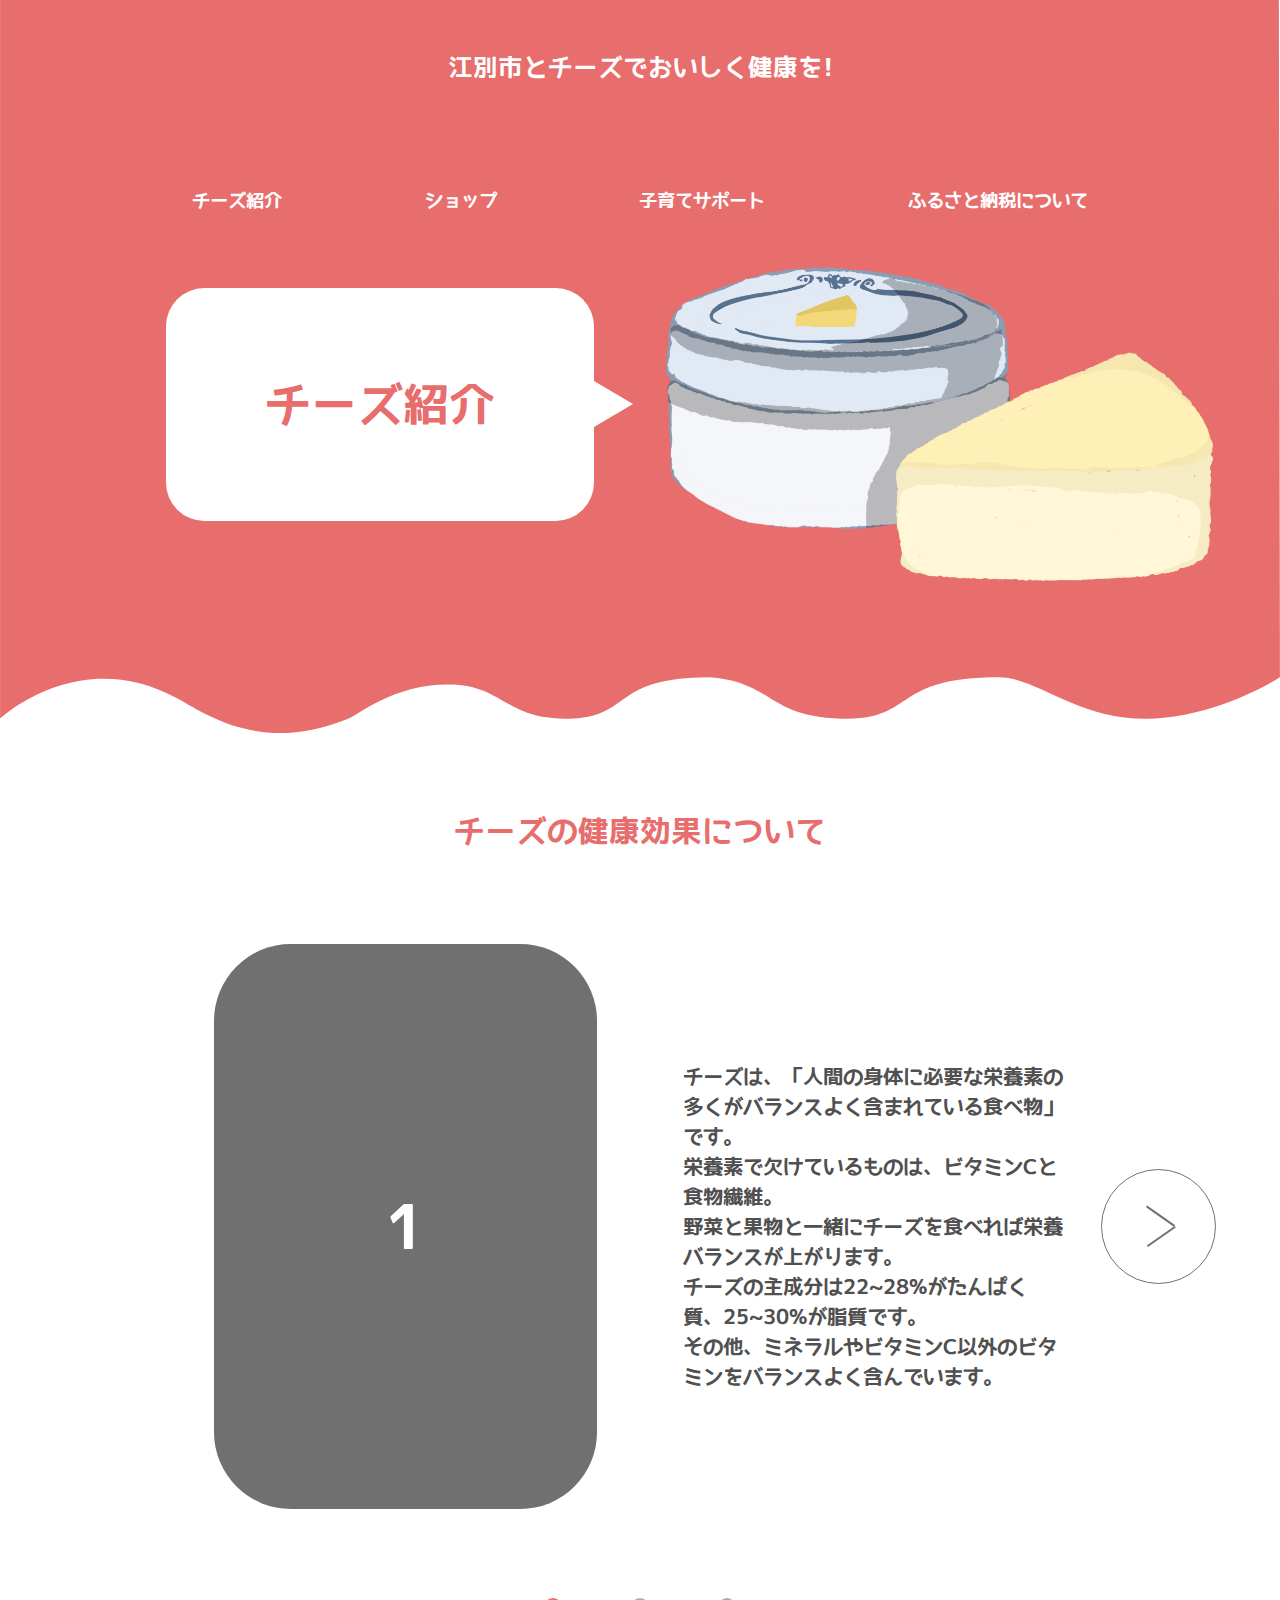
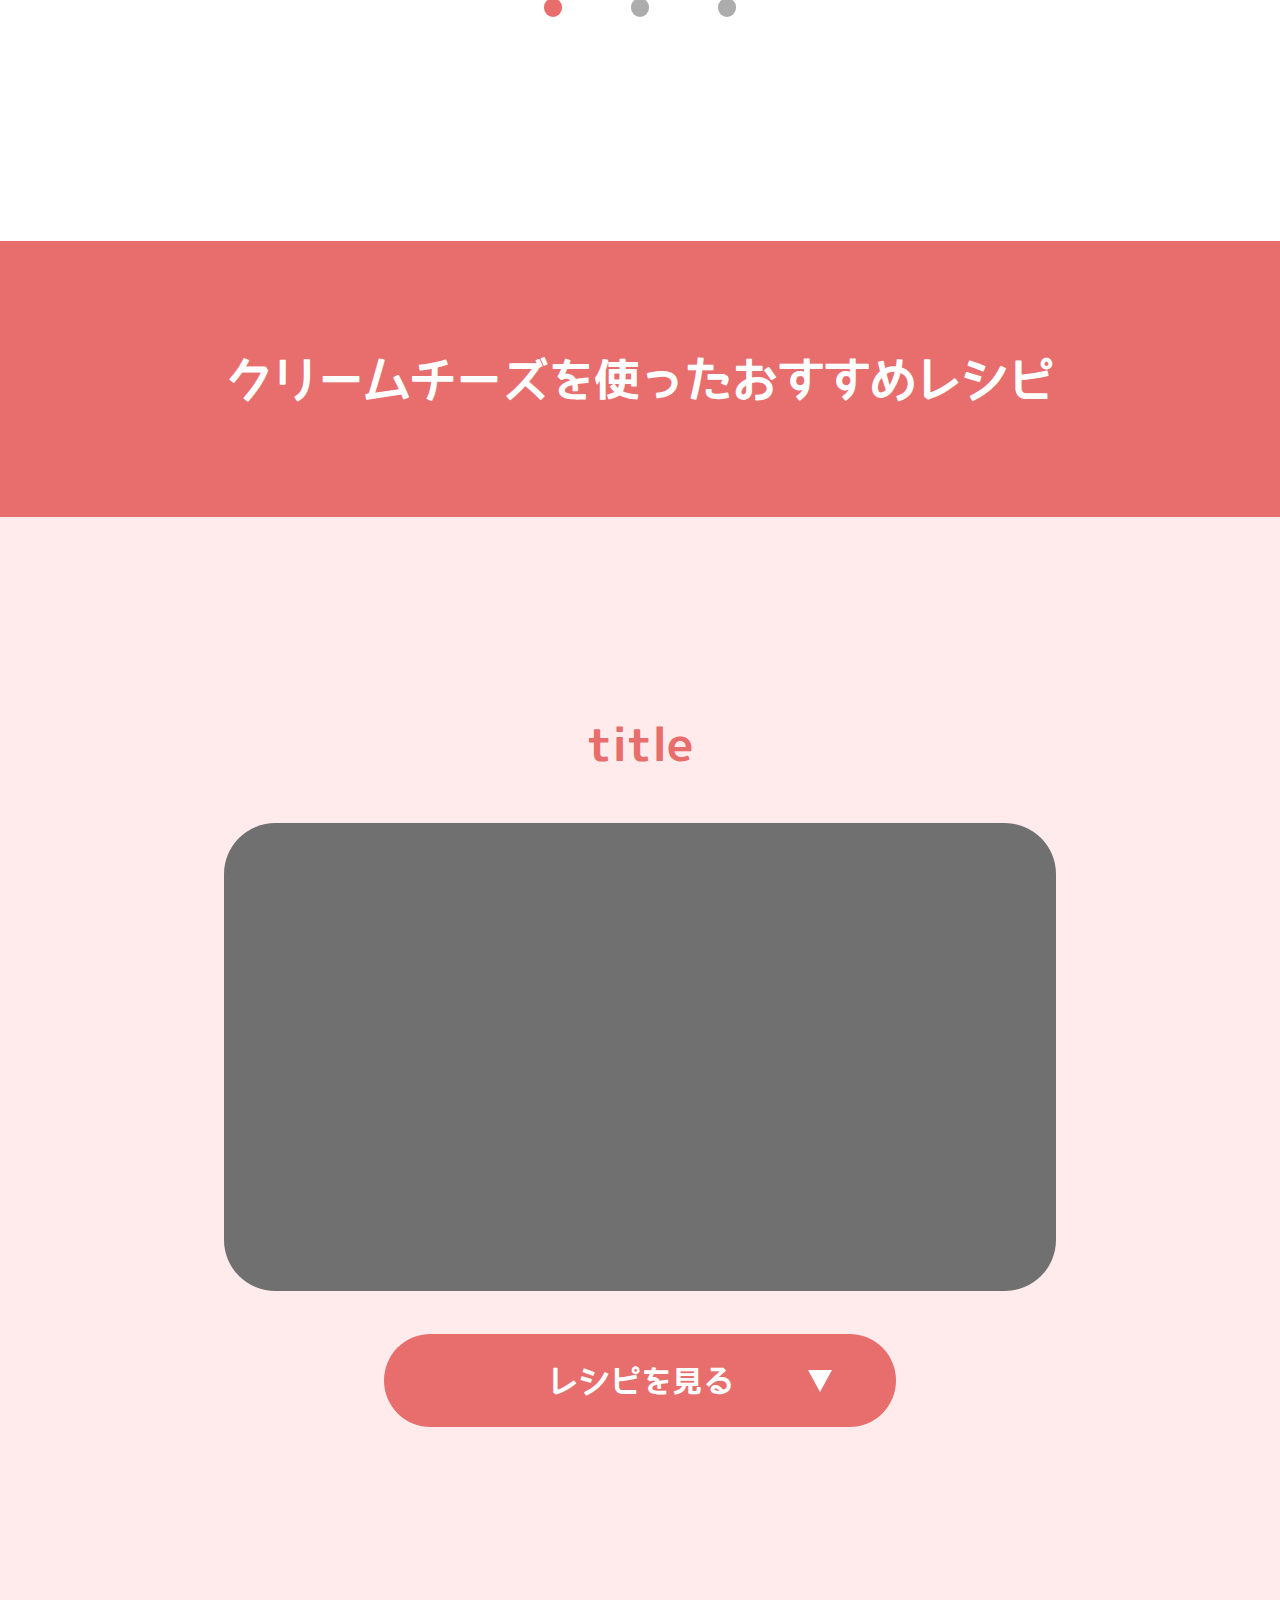
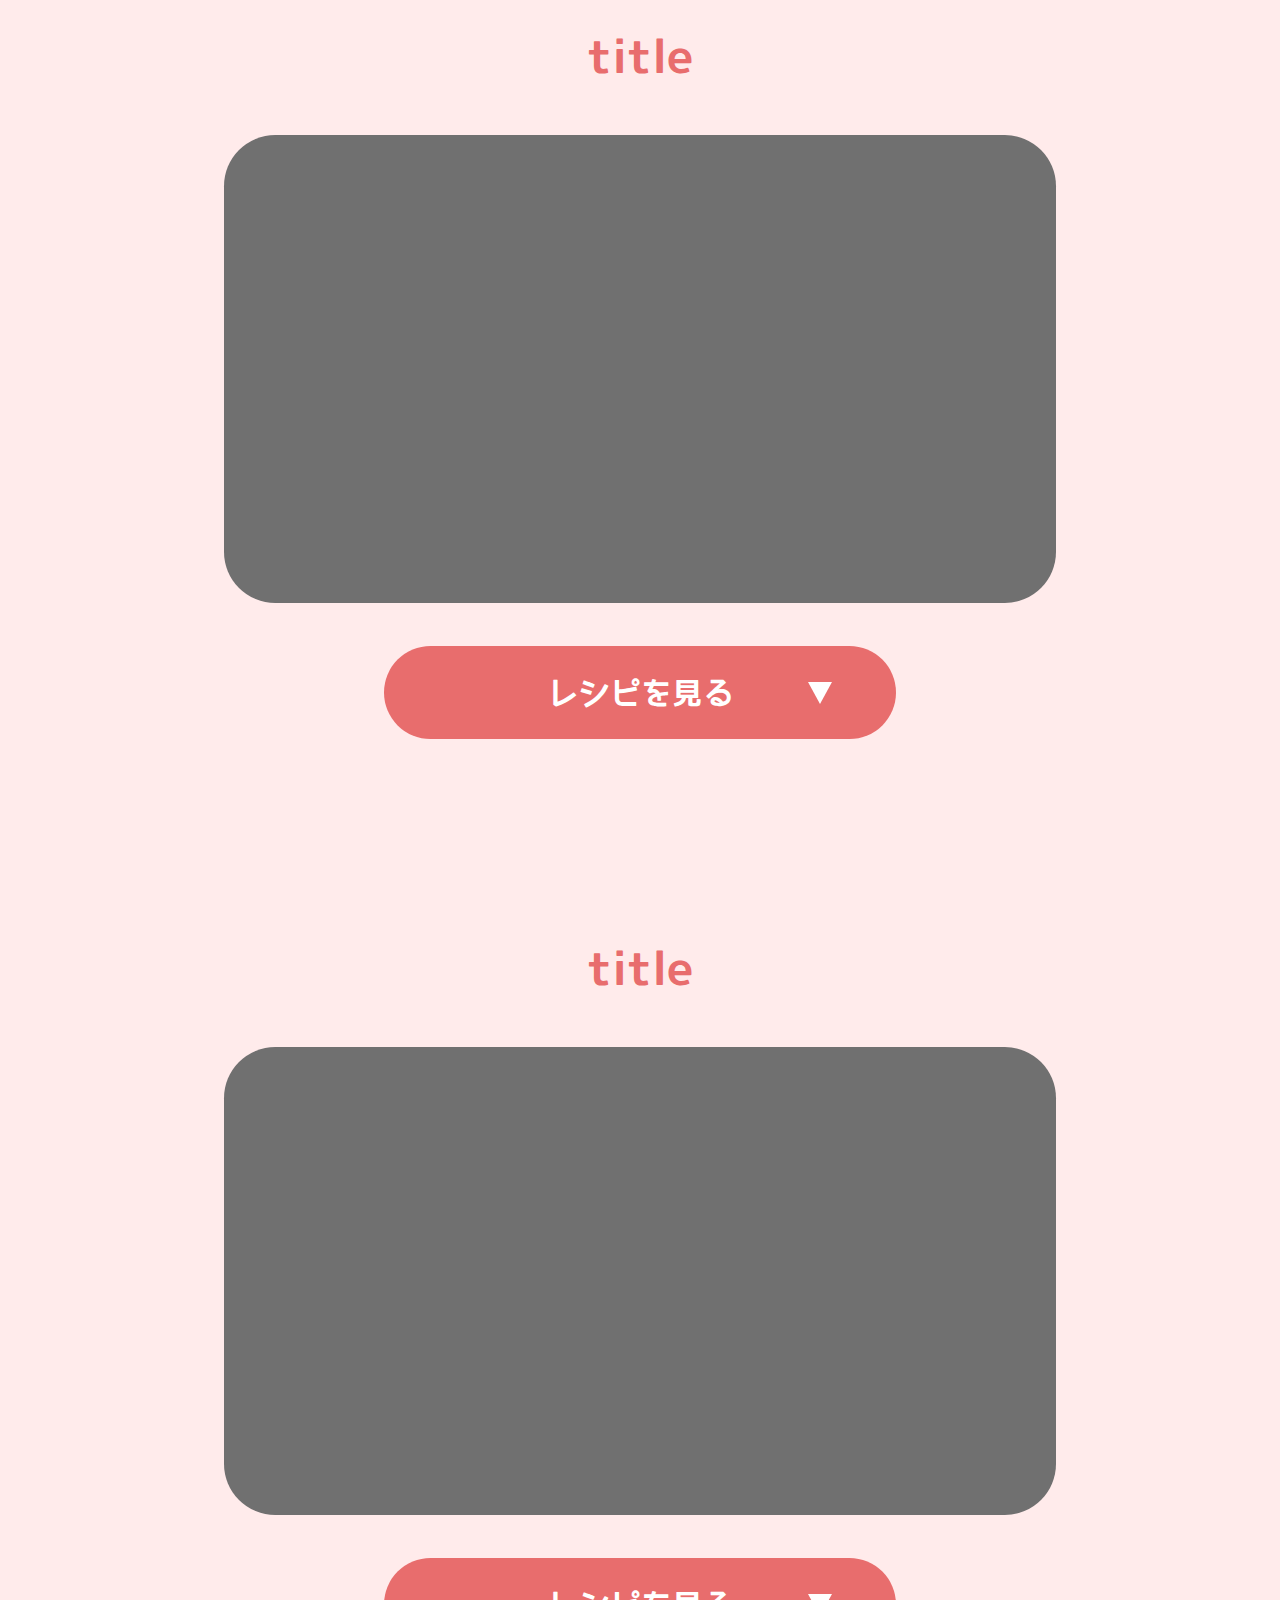
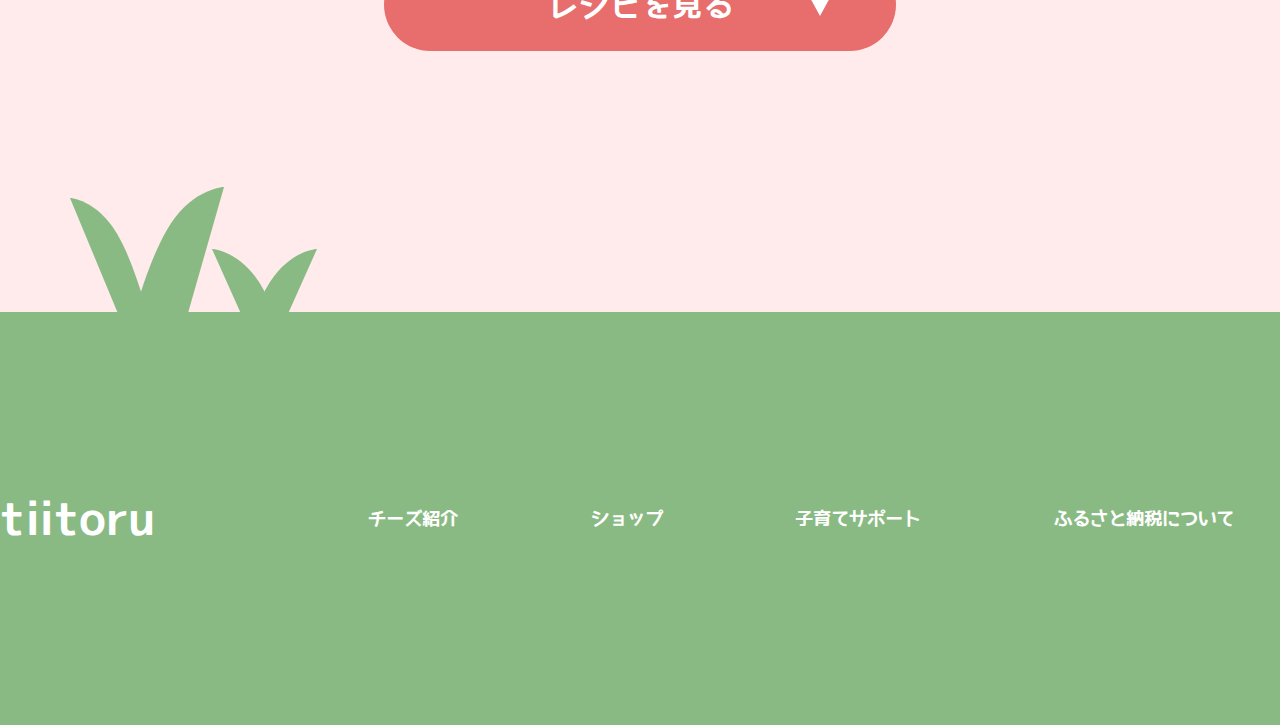
==== introduction.html @ 06eaf12f "edit shop page edit shop info section" ====
<!DOCTYPE html>
<html lang="ja">

<head>
    <meta charset="UTF-8">
    <meta http-equiv="X-UA-Compatible" content="IE=edge">
    <meta name="viewport" content="width=device-width, initial-scale=1.0">
    <link rel="stylesheet" href="./css/reset.css">
    <link rel="stylesheet" href="./css/common.css">
    <link rel="stylesheet" href="./css/intro.css">
    <link rel="preconnect" href="https://fonts.googleapis.com">
    <link rel="preconnect" href="https://fonts.gstatic.com" crossorigin>
    <link href="https://fonts.googleapis.com/css2?family=M+PLUS+Rounded+1c&display=swap" rel="stylesheet">
    <title>チーズ紹介 - 江別市とcheeseでおいしく健康を!</title>
</head>

<body>
    <div class="site intro font-yasashisa">

        <header class="header">
            <a href="./index.html" class="header-title">江別市とチーズでおいしく健康を!</a>
            <div class="header-menu">
                <a href="">チーズ紹介</a>
                <a href="./shop.html">ショップ</a>
                <a href="./support.html">子育てサポート</a>
                <a href="./tax.htmll">ふるさと納税について</a>
            </div>
        </header>

        <div class="intro-main">
            <div class="main_visual">
                <div class="bubble">
                    <p>チーズ紹介</p>
                </div>
                <img src="./img/intro-main.png" alt="">
            </div>

            <div class="intro-main-item">
                <p class="title">チーズの健康効果について</p>

                <div class="slider">
                    <div class="slider-button prev hidden">
                        <div class="arrow"></div>
                    </div>

                    <div class="slider-body">
                        <div class="page">
                            <div class="pre-img">1</div>
                            <p>
                                チーズは、「人間の身体に必要な栄養素の多くがバランスよく含まれている食べ物」です。<br>
                                栄養素で欠けているものは、ビタミンCと食物繊維。<br>
                                野菜と果物と一緒にチーズを食べれば栄養バランスが上がります。<br>
                                チーズの主成分は22~28%がたんぱく質、25~30%が脂質です。<br>
                                その他、ミネラルやビタミンC以外のビタミンをバランスよく含んでいます。
                            </p>
                        </div>
                        
                        <div class="page hidden">
                            <div class="pre-img">2</div>
                            <p>
                                親譲りの無鉄砲で小供の時から損ばかりしている。小学校に居る時分学校の二階から飛び降りて一週間ほど腰を抜かした事がある。なぜそんな無暗をしたと聞く人があるかも知れぬ。別段深い理由でもない。新築の二階から首を出していたら、同級生の一人が冗談に、いくら威張っても、そこから飛び降りる事はできまい。弱虫やーい。と囃したからである。小使いに負ぶさって帰って来た時、おやじが大きな眼をして二階ぐらいから飛び降りて腰を抜かす奴があるかと云ったから、この次は抜かさず飛んで見せますと答えた。
                            </p>
                        </div>
                        
                        <div class="page hidden">
                            <div class="pre-img">3</div>
                            <p>
                                鮗鱏鰕鱈　鯎鯣鰹鰯<br>
                                鯨鰆鯵鯉　鮇鱚鰻鯒<br>
                                鯇鱧鱶鰤　鰰鰌鱸鮪<br>
                                鰍鰒鮫鮃　鯑鮭鮹鮎<br>
                                鯛鱒鯰鮑　鯖鰈鰊鮒
                            </p>
                        </div>
                    </div>

                    <div class="slider-button next">
                        <div class="arrow"></div>
                    </div>
                </div>

                <div class="paging">
                    <div class="page-dot">
                        <div class="current"></div>
                    </div>
                    <div class="page-dot">
                        <div class=""></div>
                    </div>
                    <div class="page-dot">
                        <div class=""></div>
                    </div>
                </div>
            </div>
            
            <div class="intro-recipe">
                <p class="title">クリームチーズを使ったおすすめレシピ</p>
                
                <div class="item">
                    <p class="title">title</p>
                    <div class="pre-img"></div>
                    <label for="recipe-1">レシピを見る
                        <div class="triangle"></div>
                    </label>
                    <input type="checkbox" class="view-more" id="recipe-1">
                    <ol class="popup">
                        <div class="matelial">
                            <p>xxx - xxxml</p>
                            <p>xxx - xxxg</p>
                            <p>xxx - xxxspoon</p>
                            <p>xxx - xxx</p>
                        </div>
                        <li class="process">xxxxxxxxxxxxxxxxxxxxxxxxxxxxxxxxxxxxxxxxxxxxxxxxx</li>
                        <li class="process">xxxxxxxxxxxxxxxxxxxxxxxxxxxxxxxxxxxxxxxxxxxxxxxxx</li>
                        <li class="process">xxxxxxxxxxxxxxxxxxxxxxxxxxxxxxxxxxxxxxxxxxxxxxxxx</li>
                        <li class="process">xxxxxxxxxxxxxxxxxxxxxxxxxxxxxxxxxxxxxxxxxxxxxxxxx</li>
                        <li class="process">xxxxxxxxxxxxxxxxxxxxxxxxxxxxxxxxxxxxxxxxxxxxxxxxx</li>
                        <li class="process">xxxxxxxxxxxxxxxxxxxxxxxxxxxxxxxxxxxxxxxxxxxxxxxxx</li>  
                    </ol>
                </div>
                
                <div class="item">
                    <p class="title">title</p>
                    <div class="pre-img"></div>
                    <label for="recipe-2">レシピを見る
                        <div class="triangle"></div>
                    </label>
                    <input type="checkbox" class="view-more" id="recipe-2">
                    <ol class="popup">
                        <div class="matelial">
                            <p>xxx - xxxml</p>
                            <p>xxx - xxxg</p>
                            <p>xxx - xxxspoon</p>
                            <p>xxx - xxx</p>
                        </div>
                        <li class="process">xxxxxxxxxxxxxxxxxxxxxxxxxxxxxxxxxxxxxxxxxxxxxxxxx</li>
                        <li class="process">xxxxxxxxxxxxxxxxxxxxxxxxxxxxxxxxxxxxxxxxxxxxxxxxx</li>
                        <li class="process">xxxxxxxxxxxxxxxxxxxxxxxxxxxxxxxxxxxxxxxxxxxxxxxxx</li>
                        <li class="process">xxxxxxxxxxxxxxxxxxxxxxxxxxxxxxxxxxxxxxxxxxxxxxxxx</li>
                        <li class="process">xxxxxxxxxxxxxxxxxxxxxxxxxxxxxxxxxxxxxxxxxxxxxxxxx</li>
                        <li class="process">xxxxxxxxxxxxxxxxxxxxxxxxxxxxxxxxxxxxxxxxxxxxxxxxx</li>  
                    </ol>
                </div>
                
                <div class="item">
                    <p class="title">title</p>
                    <div class="pre-img"></div>
                    <label for="recipe-3">レシピを見る
                        <div class="triangle"></div>
                    </label>
                    <input type="checkbox" class="view-more" id="recipe-3">
                    <ol class="popup">
                        <div class="matelial">
                            <p>xxx - xxxml</p>
                            <p>xxx - xxxg</p>
                            <p>xxx - xxxspoon</p>
                            <p>xxx - xxx</p>
                        </div>
                        <li class="process">xxxxxxxxxxxxxxxxxxxxxxxxxxxxxxxxxxxxxxxxxxxxxxxxx</li>
                        <li class="process">xxxxxxxxxxxxxxxxxxxxxxxxxxxxxxxxxxxxxxxxxxxxxxxxx</li>
                        <li class="process">xxxxxxxxxxxxxxxxxxxxxxxxxxxxxxxxxxxxxxxxxxxxxxxxx</li>
                        <li class="process">xxxxxxxxxxxxxxxxxxxxxxxxxxxxxxxxxxxxxxxxxxxxxxxxx</li>
                        <li class="process">xxxxxxxxxxxxxxxxxxxxxxxxxxxxxxxxxxxxxxxxxxxxxxxxx</li>
                        <li class="process">xxxxxxxxxxxxxxxxxxxxxxxxxxxxxxxxxxxxxxxxxxxxxxxxx</li>  
                    </ol>
                </div>
            </div>
        </div>


        <footer class="footer">
            <img src="./img/footer_grass.svg" alt="">
            <ul>
                <li>
                    <h2>tiitoru</h2>
                </li>
                <li><a href="./introduction.html">チーズ紹介</a></li>
                <li><a href="./shop.html">ショップ</a></li>
                <li><a href="./support.html">子育てサポート</a></li>
                <li><a href="./tax.thml">ふるさと納税について</a></li>
            </ul>
        </footer>

    </div>
    
    <script type="text/javascript" src="./js/slider.js"></script>
    
</body> 

</html>
---- css/common.css ----
@charset 'UTF-8';

@font-face {
    font-family: 'YasashisaGothicBoldV2';
    src: url('../font/YasashisaGothicBold-V2.otf') format('truetype');
}

@import url('https://fonts.googleapis.com/css2?family=M+PLUS+Rounded+1c&display=swap');

:root {
    --header: 267px;
    --footer: 550px;
    --uvw: 1.042vw;
    --uvh: .926vh;
}

*,
*::before,
*::after {
    box-sizing: border-box;
    margin: 0;
    padding: 0;
}

html {
    font-size: min(62.5%, .6vw);
}

a,
a:visited,
a:hover {
    color: inherit;
    text-decoration: none;
}

.sp-display {
    display: none;
}

.font-yasashisa {
    font-family: 'YasashisaGothicBoldV2', sans-serif;
}

.font-rounded {
    font-family: 'M PLUS Rounded 1c', sans-serif;
    font-weight: 400;
}

.title {
    font-size: 4rem;
    text-align: center;
}

body {
    font-size: 2.2rem;
    text-align: left;
    color: #505050;
}

.pre-img {
    min-width: 20px;
    min-height: 20px;
    background-color: #707070;
    color: #fff;
    display: flex;
    justify-content: center;
    align-items: center;

}

@media (width > 768px) {
    .sp-display {
        display: block;
    }

    .pc-display {
        display: none;
    }
}

/* body-------------------------------------- */
/* ------------------------------------------ */
/* header------------------------------------ */


.site {
    width: 100%;
    min-height: 100vh;
    height: auto;
    padding-bottom: calc(var(--footer) + (1110px - 867px) / 2);
    position: relative;
}

.header {
    width: 100%;
    height: var(--header);
    position: absolute;
    top: 0;
    left: 0;
    display: grid;
    grid-template-columns: min(70%, calc(1920px * .7));
    grid-template-rows: repeat(2, 50%);
    justify-content: center;
    text-align: center;
    align-items: center;
    color: #fff;
    
    z-index: 1;
}

.header-title {
    font-size: 3.2rem;
    font-weight: bold;
}

.header-menu {
    display: flex;
    width: 100%;
    justify-content: space-between;
}

.header-menu>a {
    font-size: 2.4rem;
}

/* header------------------------------------ */
/* ------------------------------------------ */
/* footer------------------------------------ */

.footer {
    width: 100%;
    height: var(--footer);
    position: absolute;
    bottom: 0;
    left: 0;
    right: 0;
    display: flex;
    flex-flow: column nowrap;
}

.footer img {
    display: flex;
    height: 137px;
    width: auto;
    margin-left: max(70px, calc(52% - 960px));
    align-self: start;
    transform: translateY(1px);
}

.footer ul {
    background-color: #8aba83;
    height: calc(100% - 137px);
    width: 100%;
    padding: 0 calc(min(10%, 200px) + 50% - 960px);
    display: grid;
    grid-template-columns: min(40%, 22vw) auto auto auto auto;
    align-items: center;
    justify-content: space-between;
    list-style-type: none;
}

.footer li {
    color: #fff;
    font-size: 2rem;
}

.footer li:first-child {
    font-size: 4rem;
    margin-right: auto;
}

.footer li:not(:first-child) {
    margin-right: 6rem;
    font-size: min(2.4rem, 2vw);
}

/* footer------------------------------------ */
/* ------------------------------------------ */
/* main_visual------------------------------- */

.main_visual {
    width: 100%;
    aspect-ratio: 19/12;
    display: flex;
    align-items: center;
    justify-content: center;
    position: relative;
    background-position: top center;
    background-repeat: no-repeat;
    background-size: contain;
    color: var(--page-color);
    justify-content: space-between;
}

.main_visual .bubble {
    width: 38.4%;
    aspect-ratio: 11/6;
    display: flex;
    align-items: center;
    justify-content: center;
    background-color: #fff;
    border-radius: 3vw;
    font-size: 6rem;
    position: relative;
}

.main_visual .bubble:after {
    content: '';
    position: absolute;
    --width: 3rem;
    border-left: calc(var(--width) * 1.732) solid #fff;
    border-top: var(--width) solid transparent;
    border-bottom: var(--width) solid transparent;
    height: 0;
    width: 0;
    right: calc(-1.7 * var(--width));
}

/* main_visual------------------------------- */
/* ------------------------------------------ */
/* slider------------------------------------ */

.slider{
    margin: 0 auto;
    display: flex;
    justify-content: space-between;
    align-items: center;
}

.slider .slider-button {
    width: 10%;
    aspect-ratio: 1;
    border: 1px solid #707070;
    border-radius: 50%;
    display: flex;
    align-items: center;
    justify-content: center;
    opacity: 1;
    transition: opacity .3s;
}

.slider .slider-button.hidden {
    opacity: 0;
    transition: opacity .3s;
}

.slider .slider-button .arrow {
    position: relative;
    border-top: 2px solid #707070;
    width: 30%;
    transform: rotate(35deg);
    transform-origin: 100% 0%;
}

.slider .slider-button .arrow::after {
    content: '';
    position: absolute;
    top: 0;
    right: 0;
    left: 0;
    bottom: 0;
    border-top: 2px solid #707070;
    transform: rotate(-70deg) translate(3%, -3%);
    transform-origin: 100% 0%;
}

.slider .prev {
    transform: rotate(180deg);
}

.slider .slider-body {
    width: 74%;
    height: 100%;
    display: flex;
    justify-content: space-between;
    align-items: center;
    position: relative;
}
---- css/intro.css ----
:root {
    --header: 267px;
    --footer: 550px;
    --uvw: 1.042vw;
    --uvh: .926vh;
    --page-color: #e86d6d;
}

/* root-------------------------------------- */
/* ------------------------------------------ */
/* main-visual------------------------------- */

.intro-main .main_visual {
    background-image: url(../img/intro-main-bg.svg);
    padding: 0 0 0 13%;
}

.intro-main .main_visual img {
    width: 60%;
}

/* main-visual------------------------------- */
/* ------------------------------------------ */
/* main-------------------------------------- */

.intro-main-item {
    width: 100%;
    aspect-ratio: 31/25;
}

.intro-main-item .title {
    color: var(--page-color);
    margin-bottom: 7%;
}

.intro-main-item .slider {
    width: 90%;
    aspect-ratio: 51/25;
    margin-bottom: 7%;
}

.intro-main-item .slider .slider-body .page {
    position: absolute;
    display: flex;
    flex-wrap: wrap;
    justify-content: space-between;
    align-items: center;
    width: 100%;
    height: 100%;
    opacity: 1;
    transition: opacity .3s;
    z-index: 4;
}

.intro-main-item .slider .slider-body .page.hidden {
    opacity: 0;
    transition: opacity .3s;
    z-index: 0;
}

.intro-main-item .slider .slider-body .page .pre-img {
    width: max(45%, 200px);
    height: 100%;
    border-radius: 6vw;
    font-size: 8rem;
}

.intro-main-item .slider .slider-body .page p {
    width: 45%;
    font-size: min(3rem, 1.6vw);
    overflow-wrap: break-word;
}


.intro-main-item .paging {
    display: flex;
    width: 15%;
    margin: 0 auto;
    justify-content: space-between;
    align-items: center;
}

.intro-main-item .paging .page-dot {
    width: 2.4rem;
    aspect-ratio: 1;
    background-color: #acacac;
    border-radius: 50%;
    overflow: hidden;
}

.intro-main-item .paging .page-dot div {
    width: 100%;
    height: 100%;
    background-color: var(--page-color);
    opacity: 0;
    transition: opacity .4s ease-in-out;
}

.intro-main-item .paging .page-dot .current {
    opacity: 1;
    transition: opacity .4s ease-in-out;
}

/* main-------------------------------------- */
/* ------------------------------------------ */
/* recipe------------------------------------ */
.intro-recipe {
    background-color: #ffebeb;
}

.intro-recipe > .title {
    display: inline-flex;
    width: 100%;
    font-size: 6rem;
    height: 6em;
    background-color: var(--page-color);
    align-items: center;
    justify-content: center;
    color: #fff;
}

.intro-recipe .item {
    margin-top: 15%;
    width: 100%;
    aspect-ratio: 16/9;
    position: relative;
}

.intro-recipe .item .title {
    margin-top: 0.6%;
    font-size: 6rem;
    color: var(--page-color);
}

.intro-recipe .item .pre-img {
    width: 65%;
    aspect-ratio: 16/9;
    border-radius: 4vw;
    margin: 3.4% auto;
    background-color: #707070;
}

.intro-recipe .item label {
    display: flex;
    width: 40%;
    aspect-ratio: 11/2;
    align-items: center;
    justify-content: space-between;
    padding: 0 5% 0 calc(20% - 3em);
    margin: 0 auto;
    font-size: min(4rem, 3vw);
    border-radius: 200px;
    color: #fff;
    background-color: var(--page-color);
}

.intro-recipe .item label .triangle {
    --width: 1vw;
    width: 0;
    height: 0;
    border-top: calc(var(--width) * 1.732) solid #fff;
    border-left: var(--width) solid transparent;
    border-right: var(--width) solid transparent;
    transform: rotateX(0deg);
    transition: transform .4s;
}

.intro-recipe .item:has(.view-more:checked) label .triangle {
    transform: rotateX(180deg);
    transition: transform .4s;
}

.view-more {
    display: none;
}

.intro-recipe .item .popup {
    background-color: var(--page-color);
    font-size: 3rem;
    padding: 1em;
    display: flex;
    align-items: center;
    justify-content: center;
    flex-flow: column wrap;
    border-radius: 3vw;
    width: 70%;
    max-height: 80vh;
    position: absolute;
    right: 0;
    left: 0;
    margin: auto;
    top: 6rem;
    z-index: -3;
    opacity: 0;
    transition: opacity .1s;
    color: #fff;
}


.intro-recipe .item .view-more:checked + .popup {
    z-index: 5;
    opacity: 1;
    /* transform: translate(0, 100%); */
    transition: opacity .1s;
}

.intro-recipe .item .popup > * {
    overflow-wrap: break-word;
    width: calc(45% - 1.5em);
    margin-left: 1.5em;
    /* border: 1px solid #000; */
}

.intro-recipe .item .popup li {
    margin-top: 2rem;
}

.site.intro::after {
    content: '';
    background-color: #ffebeb;
    position: absolute;
    bottom: 0;
    left: 0;
    width: 100%;
    height: 100vh;
    z-index: -5;
}
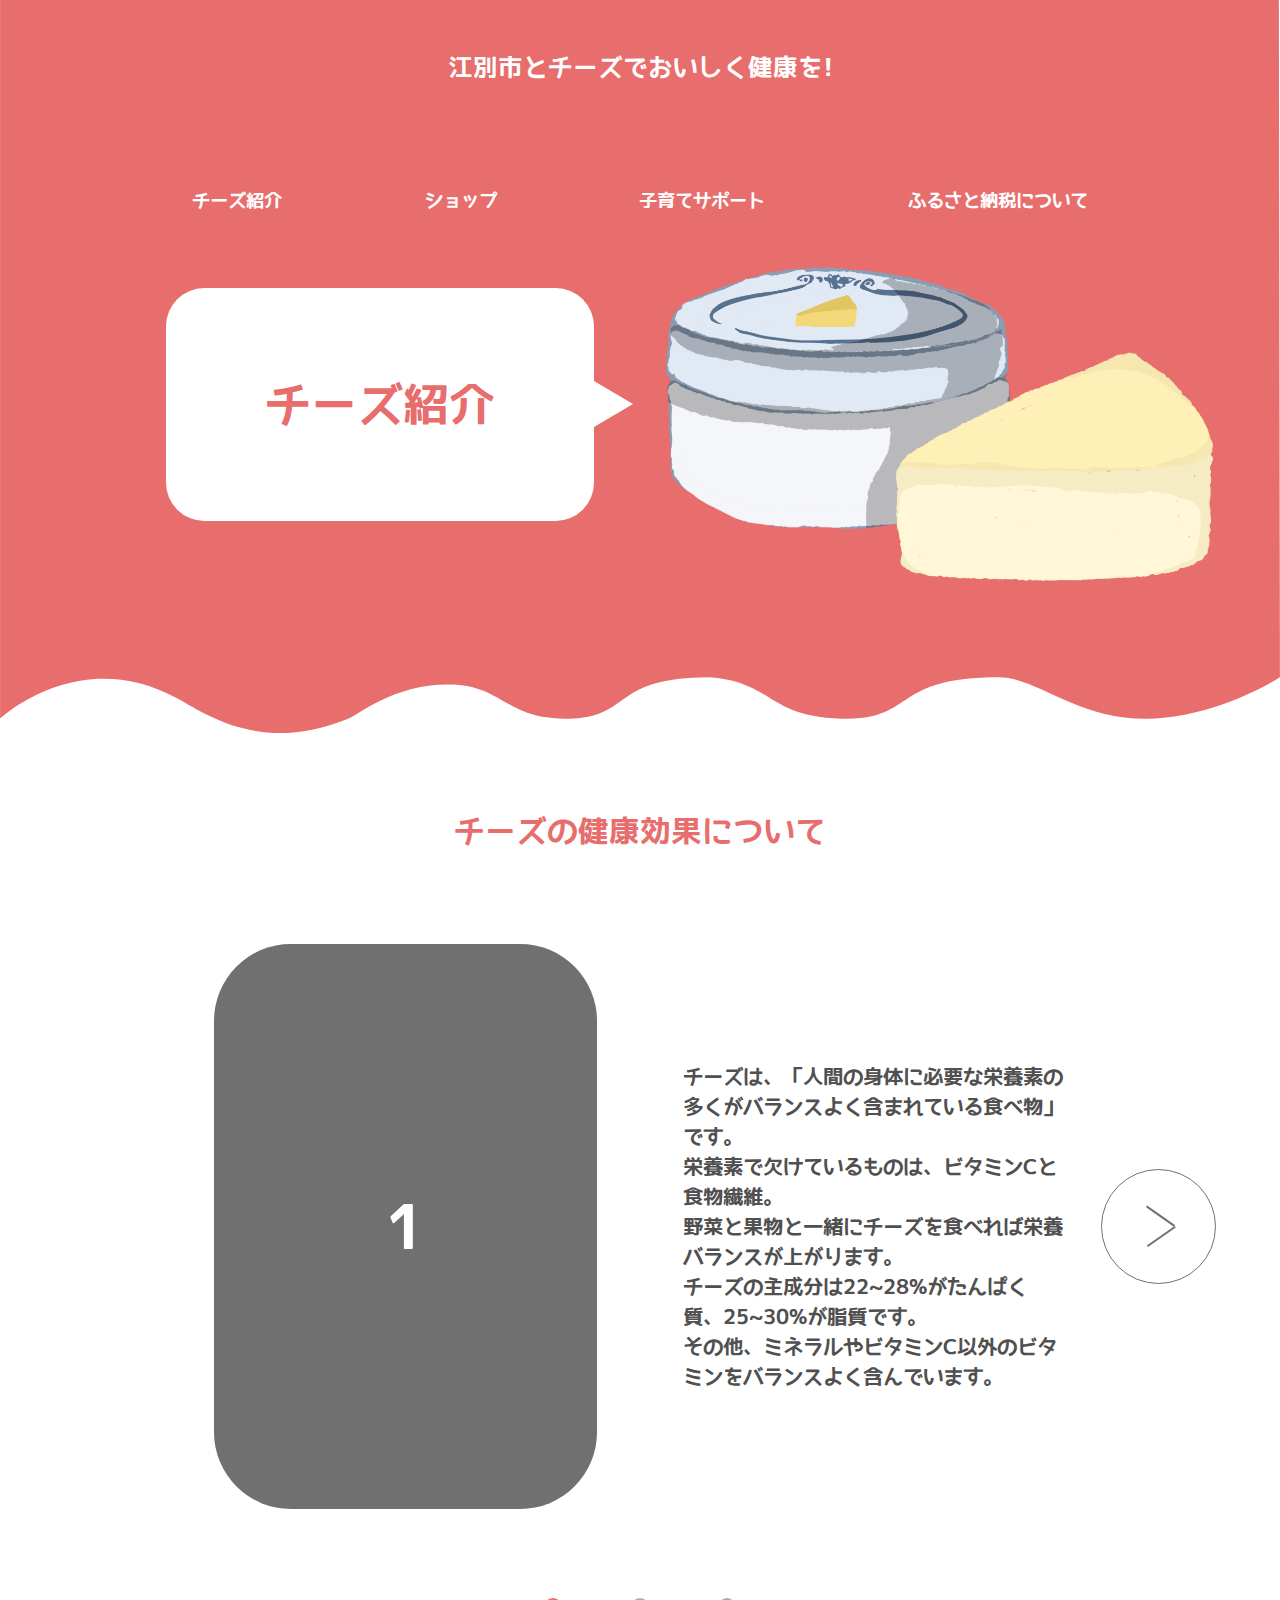
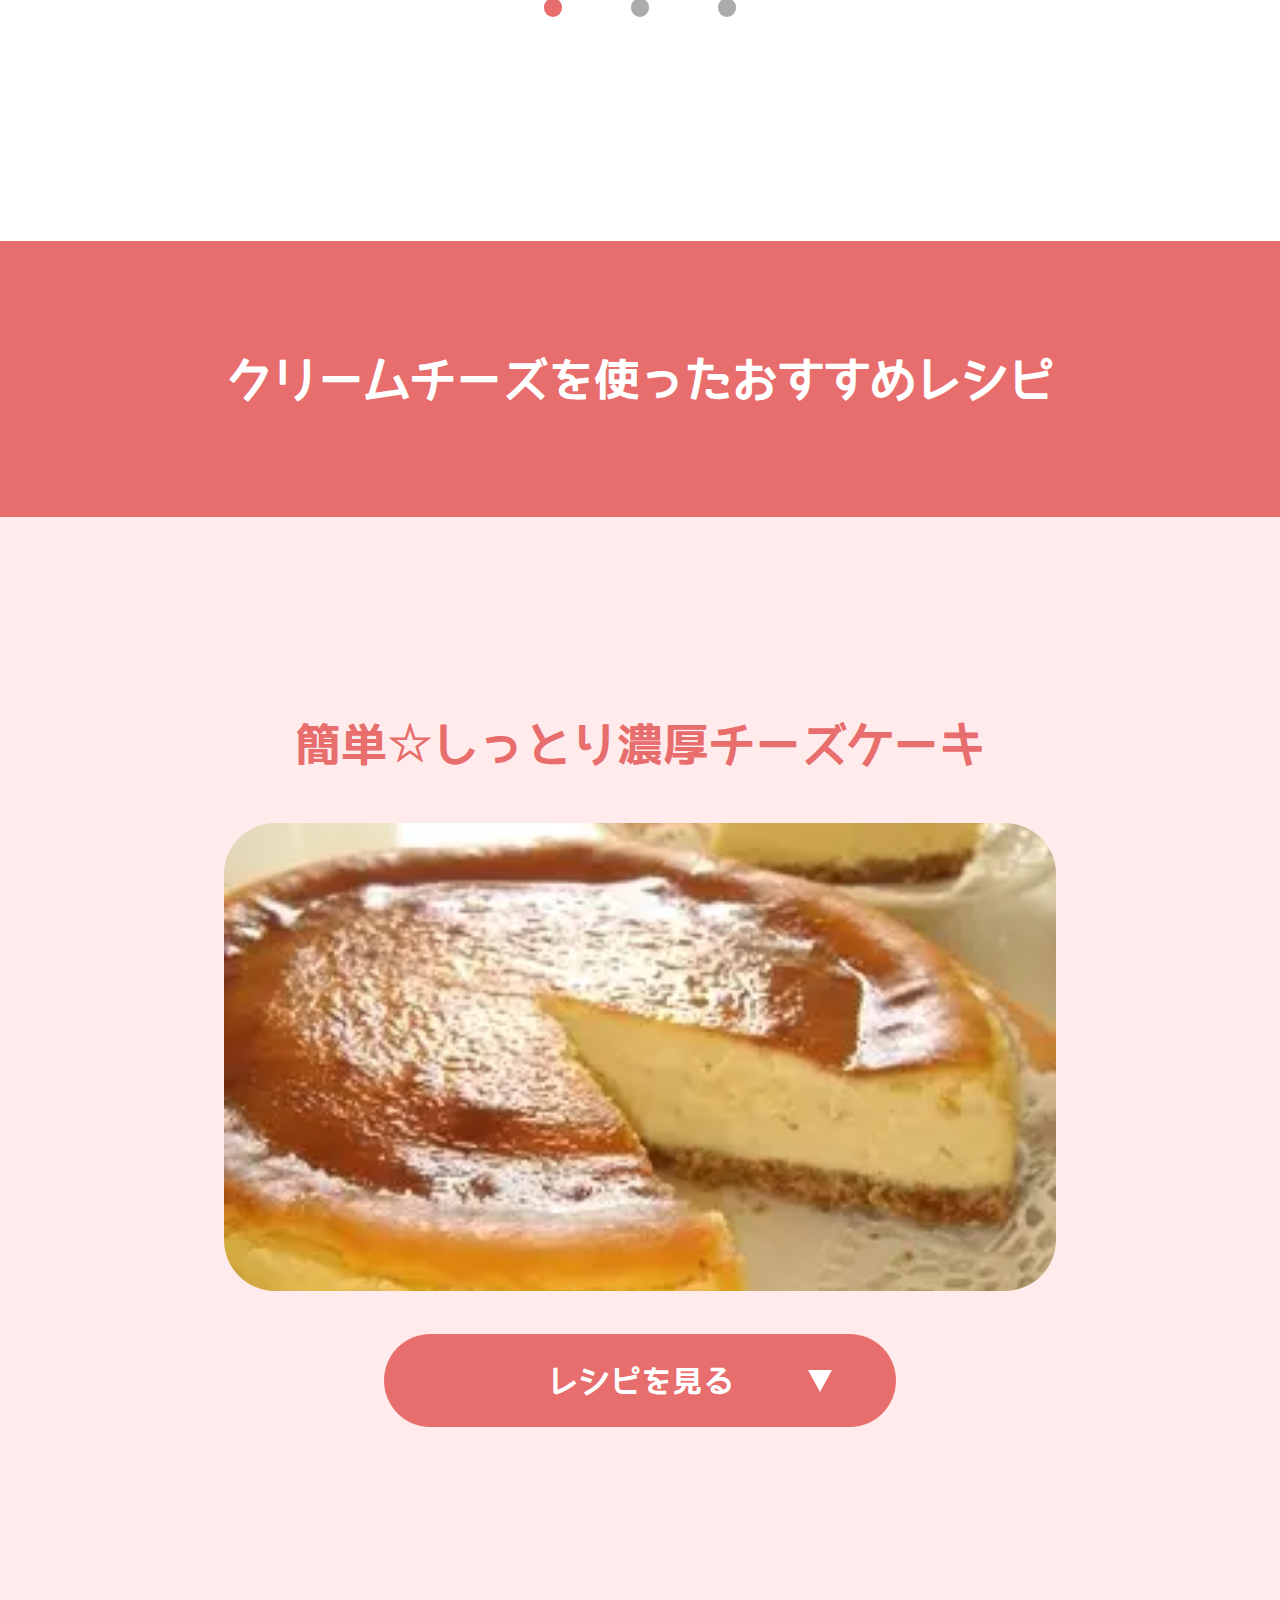
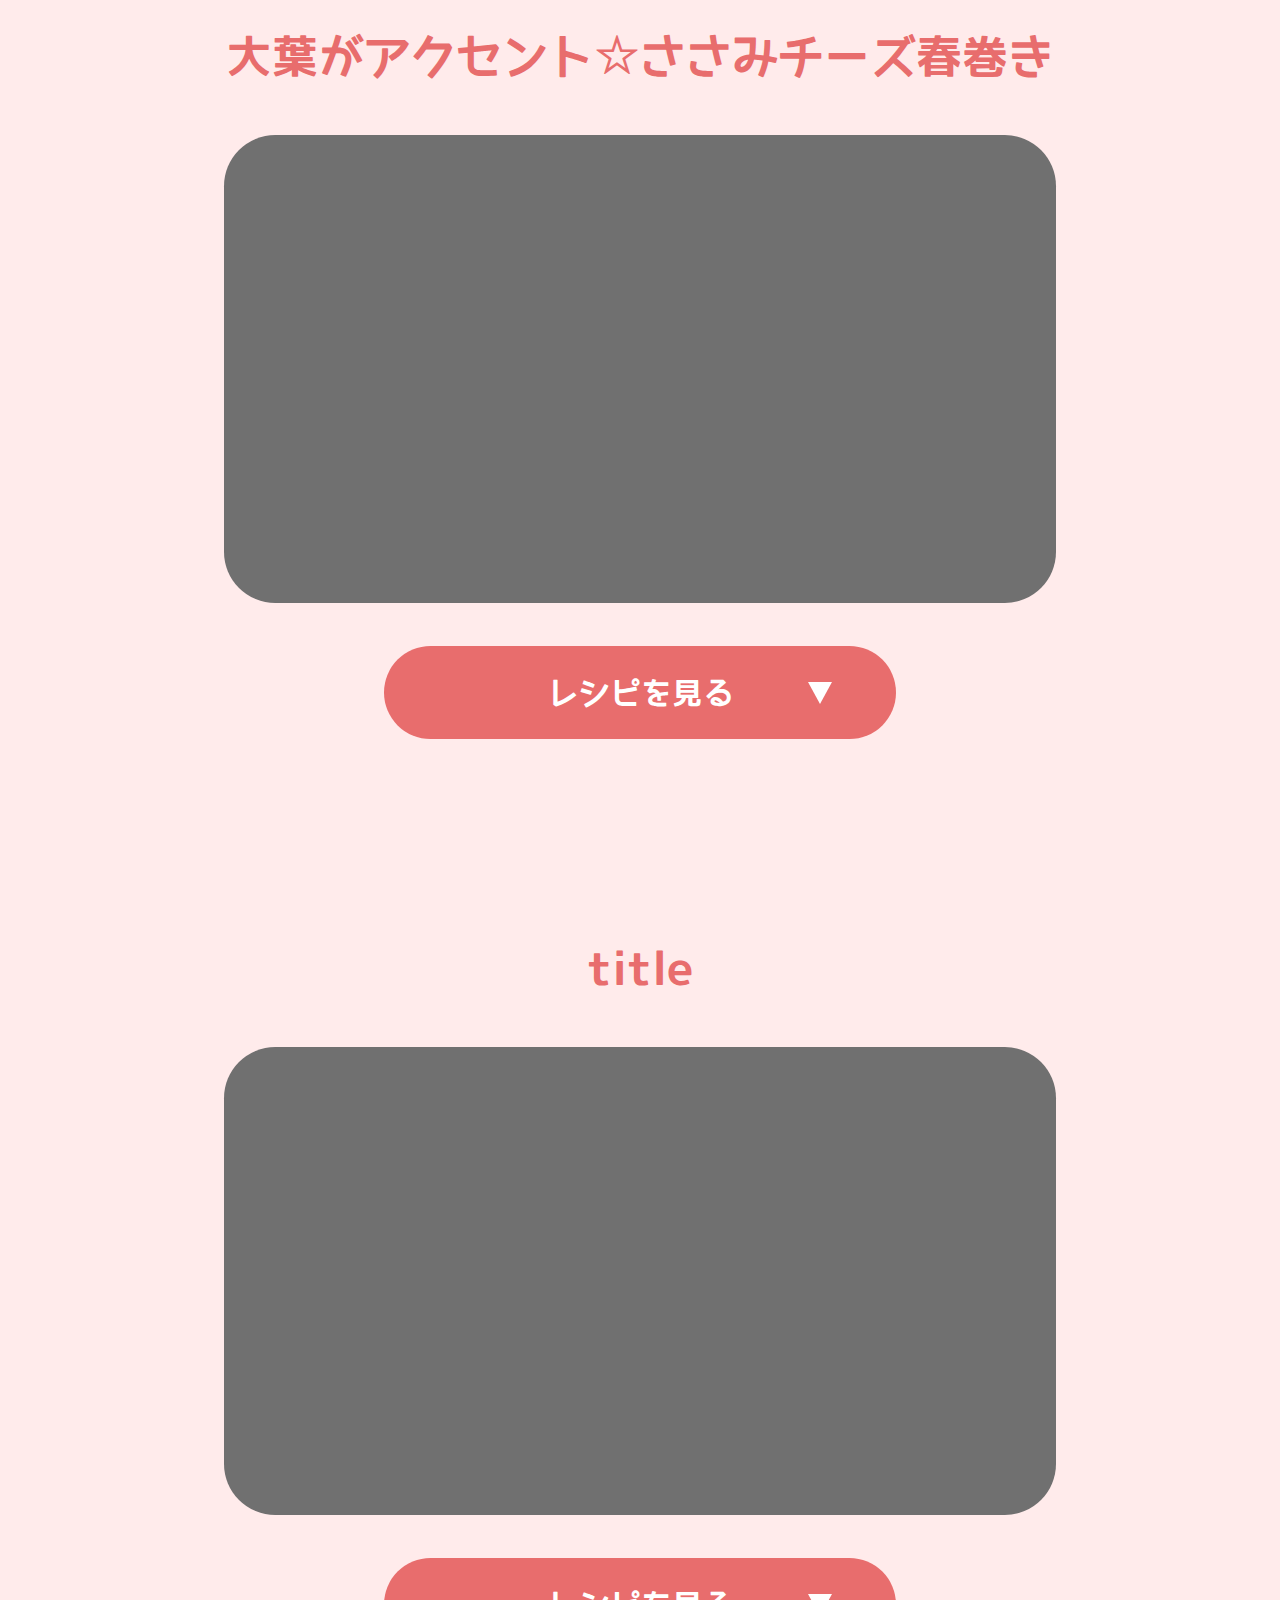
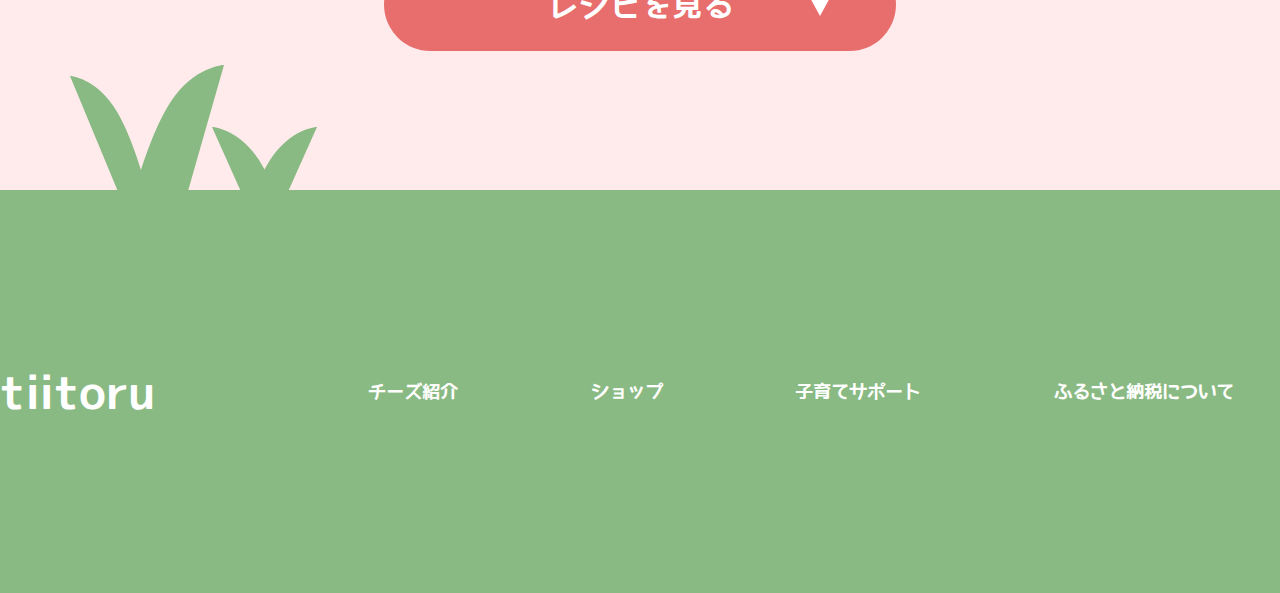
==== commit aed21f68: "edit shop page" ====
--- a/introduction.html
+++ b/introduction.html
@@ -54,22 +54,21 @@
                                 その他、ミネラルやビタミンC以外のビタミンをバランスよく含んでいます。
                             </p>
                         </div>
-                        
+
                         <div class="page hidden">
                             <div class="pre-img">2</div>
                             <p>
-                                親譲りの無鉄砲で小供の時から損ばかりしている。小学校に居る時分学校の二階から飛び降りて一週間ほど腰を抜かした事がある。なぜそんな無暗をしたと聞く人があるかも知れぬ。別段深い理由でもない。新築の二階から首を出していたら、同級生の一人が冗談に、いくら威張っても、そこから飛び降りる事はできまい。弱虫やーい。と囃したからである。小使いに負ぶさって帰って来た時、おやじが大きな眼をして二階ぐらいから飛び降りて腰を抜かす奴があるかと云ったから、この次は抜かさず飛んで見せますと答えた。
-                            </p>
-                        </div>
-                        
+                                チーズに含まれる豊富なカルシウムには、骨粗しょう症や虫歯予防の効果が期待されています。<br>
+                                骨に含まれるカルシウムが縁、骨が弱くなってしまう病気を骨粗しょう症と言います。成長の止まった成人以降では骨の量が増えることはありませんので、成長期にできるだけ骨量を増やしておくことが大切です。成人以降もしっかりとカルシウムを摂取し、骨量を維持することで骨粗しょう症を予防することができます。
+                            </p>
+                        </div>
+
                         <div class="page hidden">
                             <div class="pre-img">3</div>
                             <p>
-                                鮗鱏鰕鱈　鯎鯣鰹鰯<br>
-                                鯨鰆鯵鯉　鮇鱚鰻鯒<br>
-                                鯇鱧鱶鰤　鰰鰌鱸鮪<br>
-                                鰍鰒鮫鮃　鯑鮭鮹鮎<br>
-                                鯛鱒鯰鮑　鯖鰈鰊鮒
+                                また、肥満予防やダイエットにも効果があります。カルシウムには、脂肪の吸収を抑える働きがあります。そして乳製品はカルシウム吸収率がとても高いので、肥満予防にはより効果的だと言われています。<br>
+                                <br>
+                                その他、ブルーチーズには高血圧予防の効果、白カビチーズにはアルツハイマー認知症予防の効果などもあります。
                             </p>
                         </div>
                     </div>
@@ -91,54 +90,69 @@
                     </div>
                 </div>
             </div>
-            
+
             <div class="intro-recipe">
                 <p class="title">クリームチーズを使ったおすすめレシピ</p>
-                
+
                 <div class="item">
-                    <p class="title">title</p>
+                    <p class="title">簡単&star;しっとり濃厚チーズケーキ</p>
                     <div class="pre-img"></div>
                     <label for="recipe-1">レシピを見る
                         <div class="triangle"></div>
                     </label>
                     <input type="checkbox" class="view-more" id="recipe-1">
-                    <ol class="popup">
-                        <div class="matelial">
-                            <p>xxx - xxxml</p>
-                            <p>xxx - xxxg</p>
-                            <p>xxx - xxxspoon</p>
-                            <p>xxx - xxx</p>
-                        </div>
-                        <li class="process">xxxxxxxxxxxxxxxxxxxxxxxxxxxxxxxxxxxxxxxxxxxxxxxxx</li>
-                        <li class="process">xxxxxxxxxxxxxxxxxxxxxxxxxxxxxxxxxxxxxxxxxxxxxxxxx</li>
-                        <li class="process">xxxxxxxxxxxxxxxxxxxxxxxxxxxxxxxxxxxxxxxxxxxxxxxxx</li>
-                        <li class="process">xxxxxxxxxxxxxxxxxxxxxxxxxxxxxxxxxxxxxxxxxxxxxxxxx</li>
-                        <li class="process">xxxxxxxxxxxxxxxxxxxxxxxxxxxxxxxxxxxxxxxxxxxxxxxxx</li>
-                        <li class="process">xxxxxxxxxxxxxxxxxxxxxxxxxxxxxxxxxxxxxxxxxxxxxxxxx</li>  
-                    </ol>
-                </div>
-                
+                    <div class="popup">
+                        <div>
+                            <p>クリームチーズ 250g</p>
+                            <p>生クリーム 200ml</p>
+                            <p>卵 2個</p>
+                            <p>グラニュー糖 80g</p>
+                            <p>薄力粉 大さじ3</p>
+                            <p>レモン汁 大さじ2</p>
+                            <p>クラッカー</p>
+                            <p>&lpar;or ビスケット&rpar; 90g</p>
+                            <p>無塩バター 40g</p>
+                        </div>
+                        <div>
+                            <p>調理時間 1時間</p>
+                            <p>目安費用 400円</p>
+                            <p>参考元 <a href="https://cookpad.com/recipe/358818">
+                                    https://cookpad.com/recipe/358818
+                                </a>
+                            </p>
+                        </div>
+                    </div>
+                </div>
+
                 <div class="item">
-                    <p class="title">title</p>
+                    <p class="title">大葉がアクセント&star;ささみチーズ春巻き</p>
                     <div class="pre-img"></div>
                     <label for="recipe-2">レシピを見る
                         <div class="triangle"></div>
                     </label>
                     <input type="checkbox" class="view-more" id="recipe-2">
-                    <ol class="popup">
-                        <div class="matelial">
-                            <p>xxx - xxxml</p>
-                            <p>xxx - xxxg</p>
-                            <p>xxx - xxxspoon</p>
-                            <p>xxx - xxx</p>
-                        </div>
-                        <li class="process">xxxxxxxxxxxxxxxxxxxxxxxxxxxxxxxxxxxxxxxxxxxxxxxxx</li>
-                        <li class="process">xxxxxxxxxxxxxxxxxxxxxxxxxxxxxxxxxxxxxxxxxxxxxxxxx</li>
-                        <li class="process">xxxxxxxxxxxxxxxxxxxxxxxxxxxxxxxxxxxxxxxxxxxxxxxxx</li>
-                        <li class="process">xxxxxxxxxxxxxxxxxxxxxxxxxxxxxxxxxxxxxxxxxxxxxxxxx</li>
-                        <li class="process">xxxxxxxxxxxxxxxxxxxxxxxxxxxxxxxxxxxxxxxxxxxxxxxxx</li>
-                        <li class="process">xxxxxxxxxxxxxxxxxxxxxxxxxxxxxxxxxxxxxxxxxxxxxxxxx</li>  
-                    </ol>
+                    <div class="popup">
+                        <div>
+                            <p>ささみ 3本</p>
+                            <p>塩胡椒 適量</p>
+                            <p>酒 適量</p>
+                            <p>スライスチーズ</p>
+                            <p>&lpar;とろけるタイプ&rpar; 5枚</p>
+                            <p>大葉 10枚</p>
+                            <p>チューブ練り梅 お好み</p>
+                            <p>春巻きの皮 10枚</p>
+                            <p>水溶き小麦粉 適量</p>
+                            <p>サラダ油 適量</p>
+                        </div>
+                        <div>
+                            <p>調理時間 30分</p>
+                            <p>目安費用 500円</p>
+                            <p>参考元 <a href="https://cookpad.com/recipe/1241516">
+                                    https://cookpad.com/recipe/1241516
+                                </a>
+                            </p>
+                        </div>
+                    </div>
                 </div>
                 
                 <div class="item">
@@ -148,20 +162,27 @@
                         <div class="triangle"></div>
                     </label>
                     <input type="checkbox" class="view-more" id="recipe-3">
-                    <ol class="popup">
-                        <div class="matelial">
-                            <p>xxx - xxxml</p>
-                            <p>xxx - xxxg</p>
-                            <p>xxx - xxxspoon</p>
-                            <p>xxx - xxx</p>
-                        </div>
-                        <li class="process">xxxxxxxxxxxxxxxxxxxxxxxxxxxxxxxxxxxxxxxxxxxxxxxxx</li>
-                        <li class="process">xxxxxxxxxxxxxxxxxxxxxxxxxxxxxxxxxxxxxxxxxxxxxxxxx</li>
-                        <li class="process">xxxxxxxxxxxxxxxxxxxxxxxxxxxxxxxxxxxxxxxxxxxxxxxxx</li>
-                        <li class="process">xxxxxxxxxxxxxxxxxxxxxxxxxxxxxxxxxxxxxxxxxxxxxxxxx</li>
-                        <li class="process">xxxxxxxxxxxxxxxxxxxxxxxxxxxxxxxxxxxxxxxxxxxxxxxxx</li>
-                        <li class="process">xxxxxxxxxxxxxxxxxxxxxxxxxxxxxxxxxxxxxxxxxxxxxxxxx</li>  
-                    </ol>
+                    <div class="popup">
+                        <div>
+                            <p>クリームチーズ 250g</p>
+                            <p>生クリーム 200ml</p>
+                            <p>卵 2個</p>
+                            <p>グラニュー糖 80g</p>
+                            <p>薄力粉 大さじ3</p>
+                            <p>レモン汁 大さじ2</p>
+                            <p>クラッカー</p>
+                            <p>&lpar;or ビスケット&rpar; 90g</p>
+                            <p>無塩バター 40g</p>
+                        </div>
+                        <div>
+                            <p>調理時間 1時間</p>
+                            <p>目安費用400円</p>
+                            <p>参考元 <a href="https://cookpad.com/recipe/358818">
+                                    https://cookpad.com/recipe/358818
+                                </a>
+                            </p>
+                        </div>
+                    </div>
                 </div>
             </div>
         </div>
@@ -181,9 +202,9 @@
         </footer>
 
     </div>
-    
+
     <script type="text/javascript" src="./js/slider.js"></script>
-    
-</body> 
+
+</body>
 
 </html>--- a/css/common.css
+++ b/css/common.css
@@ -8,8 +8,8 @@
 @import url('https://fonts.googleapis.com/css2?family=M+PLUS+Rounded+1c&display=swap');
 
 :root {
-    --header: 267px;
-    --footer: 550px;
+    --header: clamp(80px, 30vh, 267px);
+    --footer: clamp(200px,60vh,550px);
     --uvw: 1.042vw;
     --uvh: .926vh;
 }
@@ -192,7 +192,7 @@
     justify-content: space-between;
 }
 
-.main_visual .bubble {
+.bubble {
     width: 38.4%;
     aspect-ratio: 11/6;
     display: flex;
@@ -204,7 +204,7 @@
     position: relative;
 }
 
-.main_visual .bubble:after {
+.bubble:after {
     content: '';
     position: absolute;
     --width: 3rem;
@@ -271,8 +271,50 @@
 .slider .slider-body {
     width: 74%;
     height: 100%;
-    display: flex;
-    justify-content: space-between;
-    align-items: center;
-    position: relative;
-}+    margin: 0 auto;
+    display: flex;
+    justify-content: space-between;
+    align-items: center;
+    position: relative;
+}
+
+.slider .slider-body .page {
+    position: absolute;
+    opacity: 1;
+    transition: opacity .3s;
+    z-index: 4;
+}
+
+.slider .slider-body .page.hidden {
+    opacity: 0;
+    transition: opacity .3s;
+    z-index: 0;
+}
+
+
+.paging {
+    display: flex;
+    margin: 0 auto;
+    justify-content: space-between;
+    align-items: center;
+}
+
+.paging .page-dot {
+    width: 2.4rem;
+    aspect-ratio: 1;
+    background-color: #acacac;
+    border-radius: 50%;
+    overflow: hidden;
+}
+
+.paging .page-dot div {
+    width: 100%;
+    height: 100%;
+    opacity: 0;
+    transition: opacity .4s ease-in-out;
+}
+
+.paging .page-dot .current {
+    opacity: 1;
+    transition: opacity .4s ease-in-out;
+}
--- a/css/intro.css
+++ b/css/intro.css
@@ -1,9 +1,13 @@
 :root {
-    --header: 267px;
-    --footer: 550px;
+    --header: clamp(80px, 30vh, 267px);
+    --footer: clamp(200px,60vh,550px);
     --uvw: 1.042vw;
     --uvh: .926vh;
     --page-color: #e86d6d;
+}
+
+.site.intro {
+    padding-bottom: calc(var(--footer) - 30vh);
 }
 
 /* root-------------------------------------- */
@@ -40,22 +44,12 @@
 }
 
 .intro-main-item .slider .slider-body .page {
-    position: absolute;
     display: flex;
     flex-wrap: wrap;
     justify-content: space-between;
     align-items: center;
     width: 100%;
     height: 100%;
-    opacity: 1;
-    transition: opacity .3s;
-    z-index: 4;
-}
-
-.intro-main-item .slider .slider-body .page.hidden {
-    opacity: 0;
-    transition: opacity .3s;
-    z-index: 0;
 }
 
 .intro-main-item .slider .slider-body .page .pre-img {
@@ -71,34 +65,12 @@
     overflow-wrap: break-word;
 }
 
-
 .intro-main-item .paging {
-    display: flex;
     width: 15%;
-    margin: 0 auto;
-    justify-content: space-between;
-    align-items: center;
-}
-
-.intro-main-item .paging .page-dot {
-    width: 2.4rem;
-    aspect-ratio: 1;
-    background-color: #acacac;
-    border-radius: 50%;
-    overflow: hidden;
 }
 
 .intro-main-item .paging .page-dot div {
-    width: 100%;
-    height: 100%;
-    background-color: var(--page-color);
-    opacity: 0;
-    transition: opacity .4s ease-in-out;
-}
-
-.intro-main-item .paging .page-dot .current {
-    opacity: 1;
-    transition: opacity .4s ease-in-out;
+    background-color: var(--page-color);
 }
 
 /* main-------------------------------------- */
@@ -106,6 +78,7 @@
 /* recipe------------------------------------ */
 .intro-recipe {
     background-color: #ffebeb;
+    padding-bottom: 30vh;   
 }
 
 .intro-recipe > .title {
@@ -137,8 +110,23 @@
     aspect-ratio: 16/9;
     border-radius: 4vw;
     margin: 3.4% auto;
-    background-color: #707070;
-}
+    background-repeat: no-repeat;
+    background-position: center center;
+    background-size: cover;
+}
+
+.intro-recipe .item:nth-of-type(1) .pre-img {
+    background-image: url(../img/cheese-cake.png);
+}
+
+/* 
+.intro-recipe .item:nth-of-type(2) .pre-img {
+    background-image: url(../img/cheese.png);
+}
+
+.intro-recipe .item:nth-of-type(3) .pre-img {
+    background-image: url(../img/cheese-cake.png);
+} */
 
 .intro-recipe .item label {
     display: flex;
@@ -174,25 +162,24 @@
     display: none;
 }
 
-.intro-recipe .item .popup {
+.intro-recipe .item .view-more + .popup {
     background-color: var(--page-color);
     font-size: 3rem;
-    padding: 1em;
+    padding: 2em;
     display: flex;
-    align-items: center;
+    align-items: start;
     justify-content: center;
-    flex-flow: column wrap;
     border-radius: 3vw;
-    width: 70%;
+    width: 64%;
     max-height: 80vh;
     position: absolute;
     right: 0;
     left: 0;
     margin: auto;
-    top: 6rem;
+    top: 12%;
     z-index: -3;
     opacity: 0;
-    transition: opacity .1s;
+    transition: opacity .1s, z-index .1s .2s;
     color: #fff;
 }
 
@@ -200,28 +187,20 @@
 .intro-recipe .item .view-more:checked + .popup {
     z-index: 5;
     opacity: 1;
-    /* transform: translate(0, 100%); */
     transition: opacity .1s;
 }
 
 .intro-recipe .item .popup > * {
     overflow-wrap: break-word;
-    width: calc(45% - 1.5em);
-    margin-left: 1.5em;
-    /* border: 1px solid #000; */
-}
-
-.intro-recipe .item .popup li {
-    margin-top: 2rem;
-}
-
-.site.intro::after {
-    content: '';
-    background-color: #ffebeb;
-    position: absolute;
-    bottom: 0;
-    left: 0;
-    width: 100%;
-    height: 100vh;
-    z-index: -5;
+    width: 50%;
+}
+
+.intro-recipe .item .popup p {
+    display: block;
+    width: 100%;
+    padding-left: 1em;
+}
+
+.intro-recipe .item .popup > *:last-child > *:last-child {
+    margin-top: 1.2em;
 }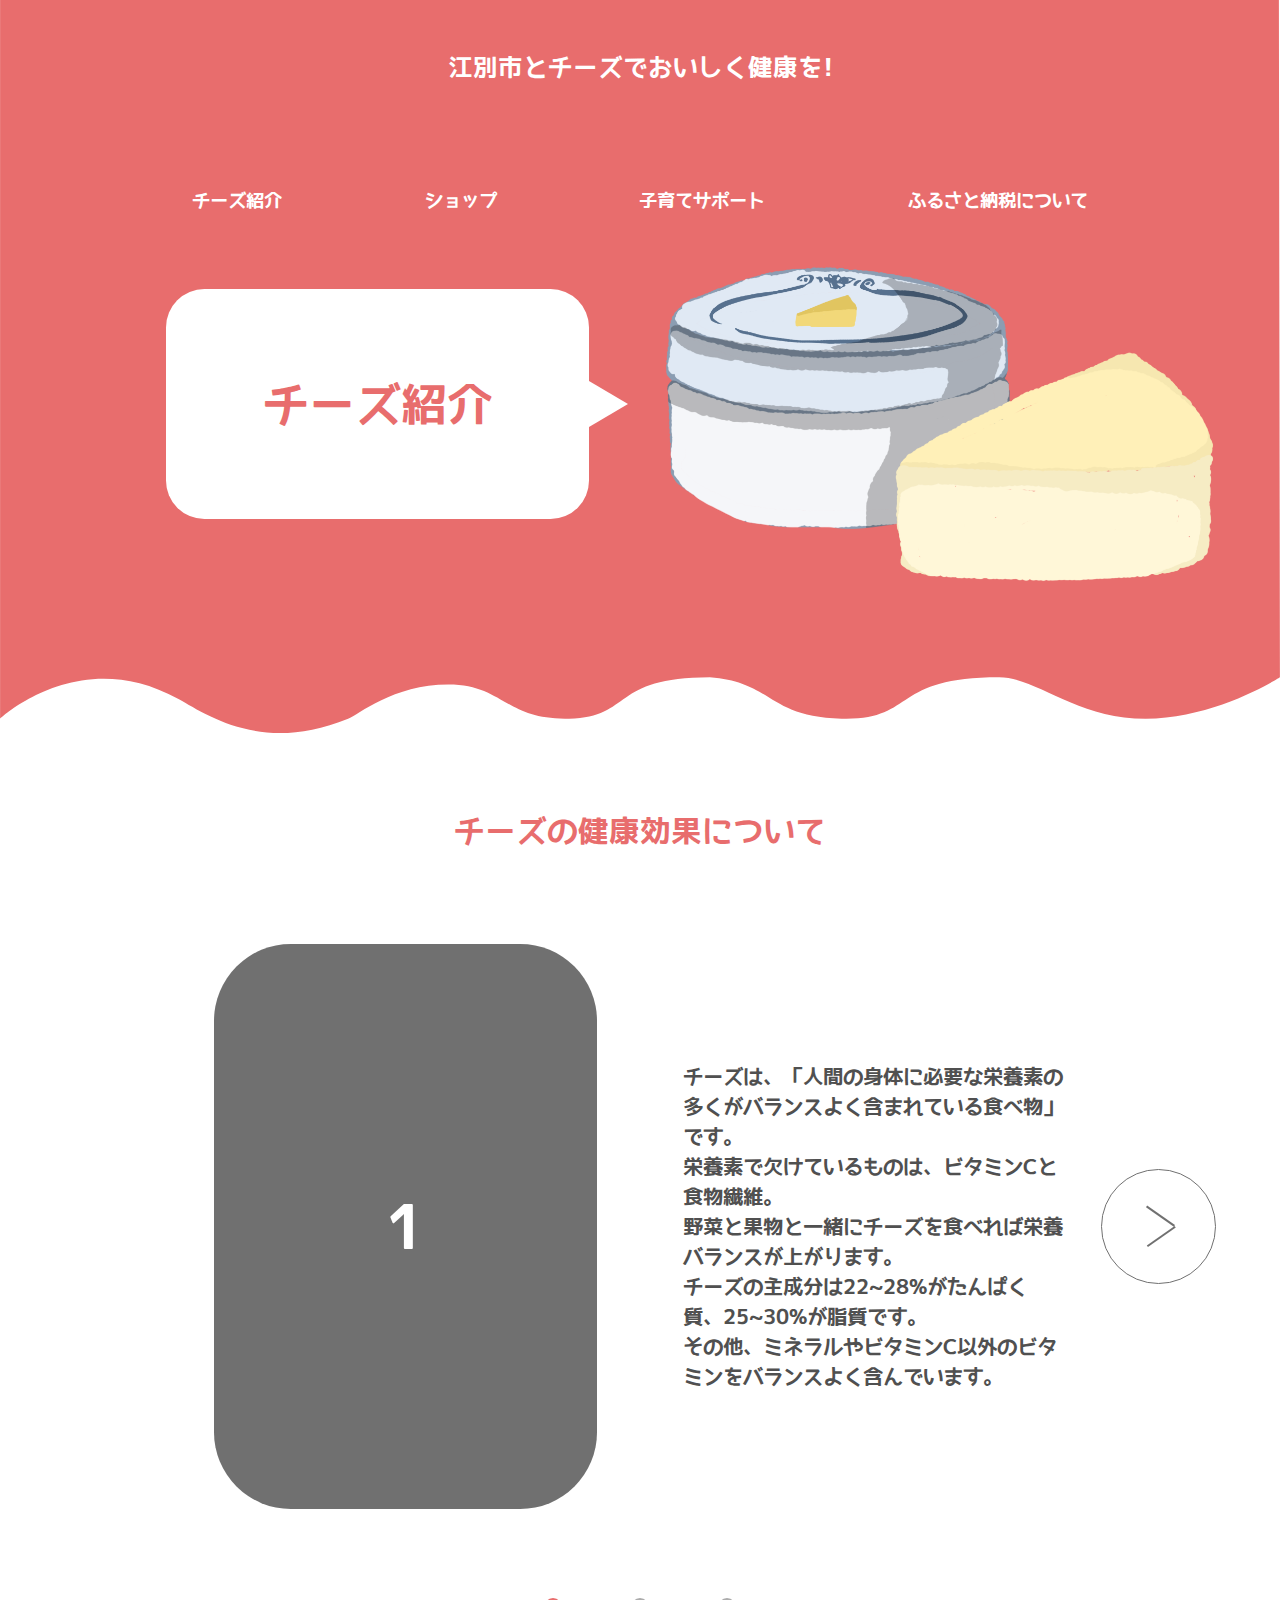
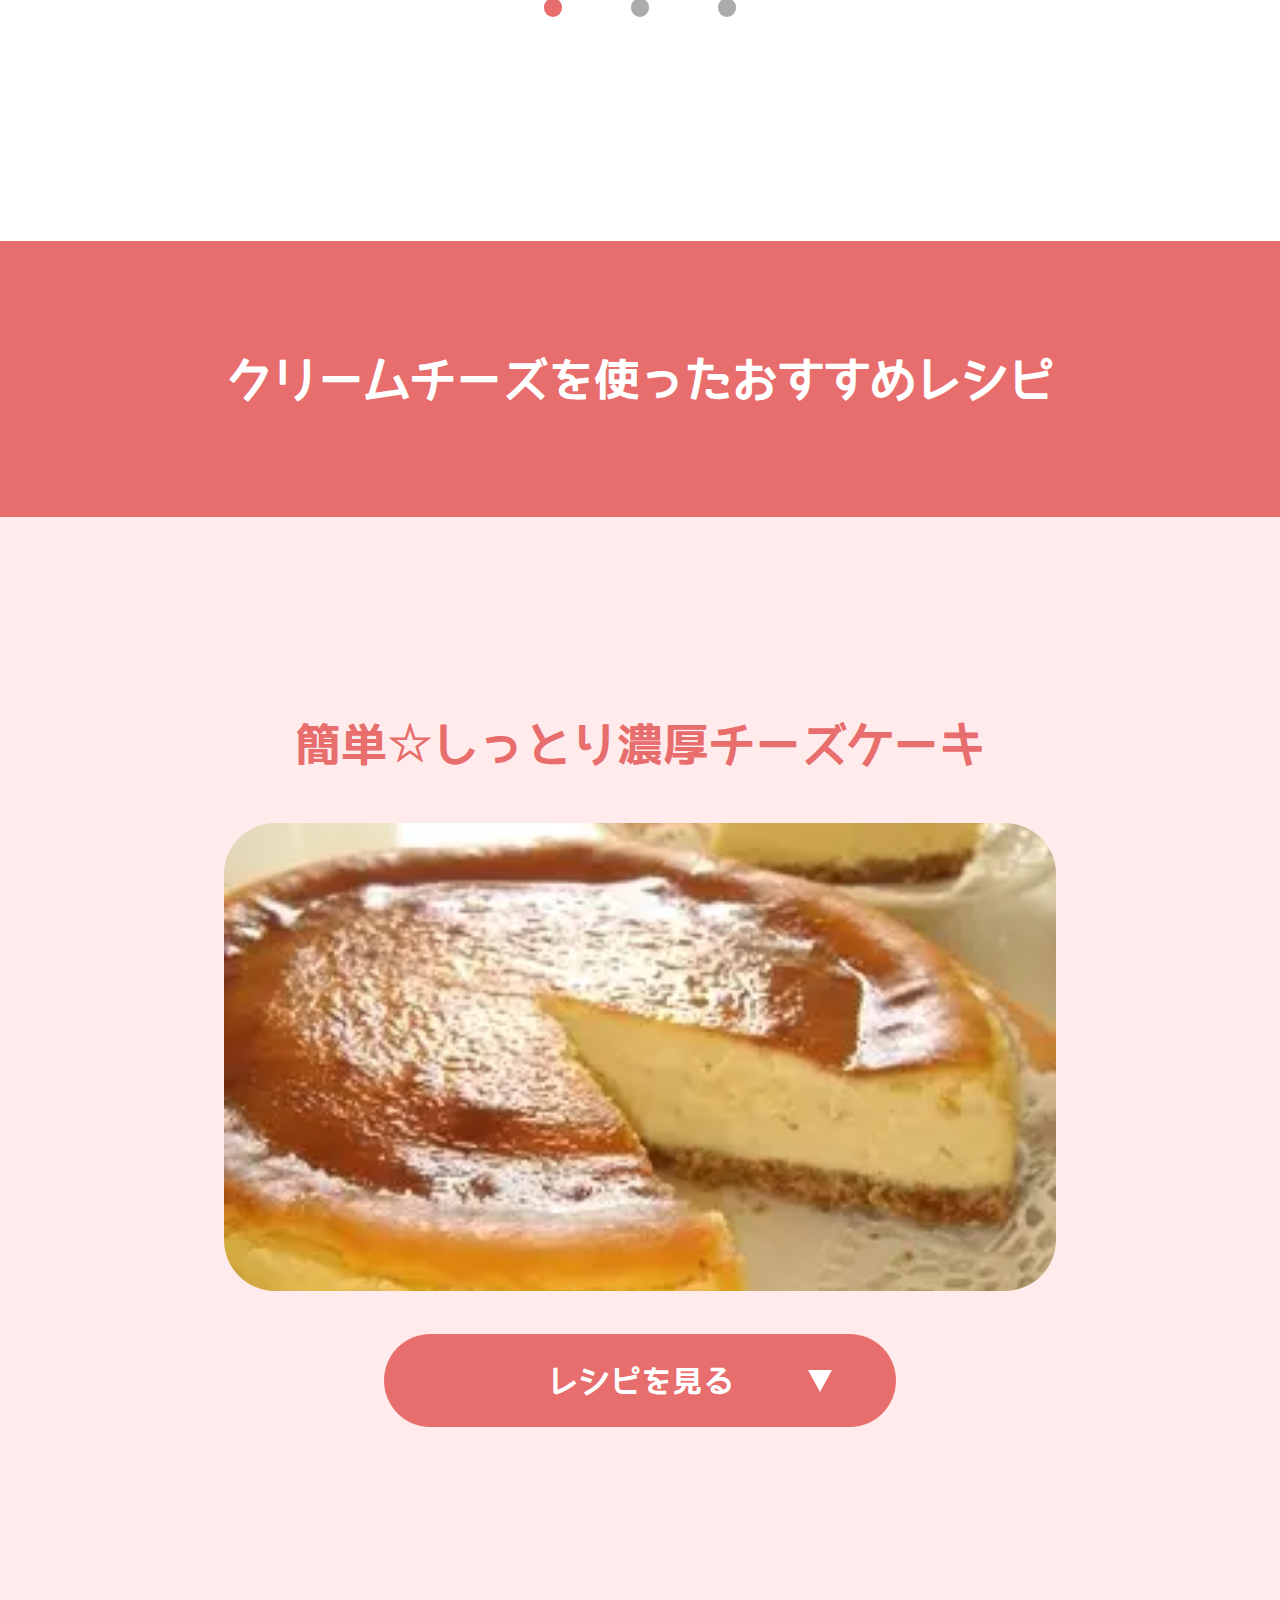
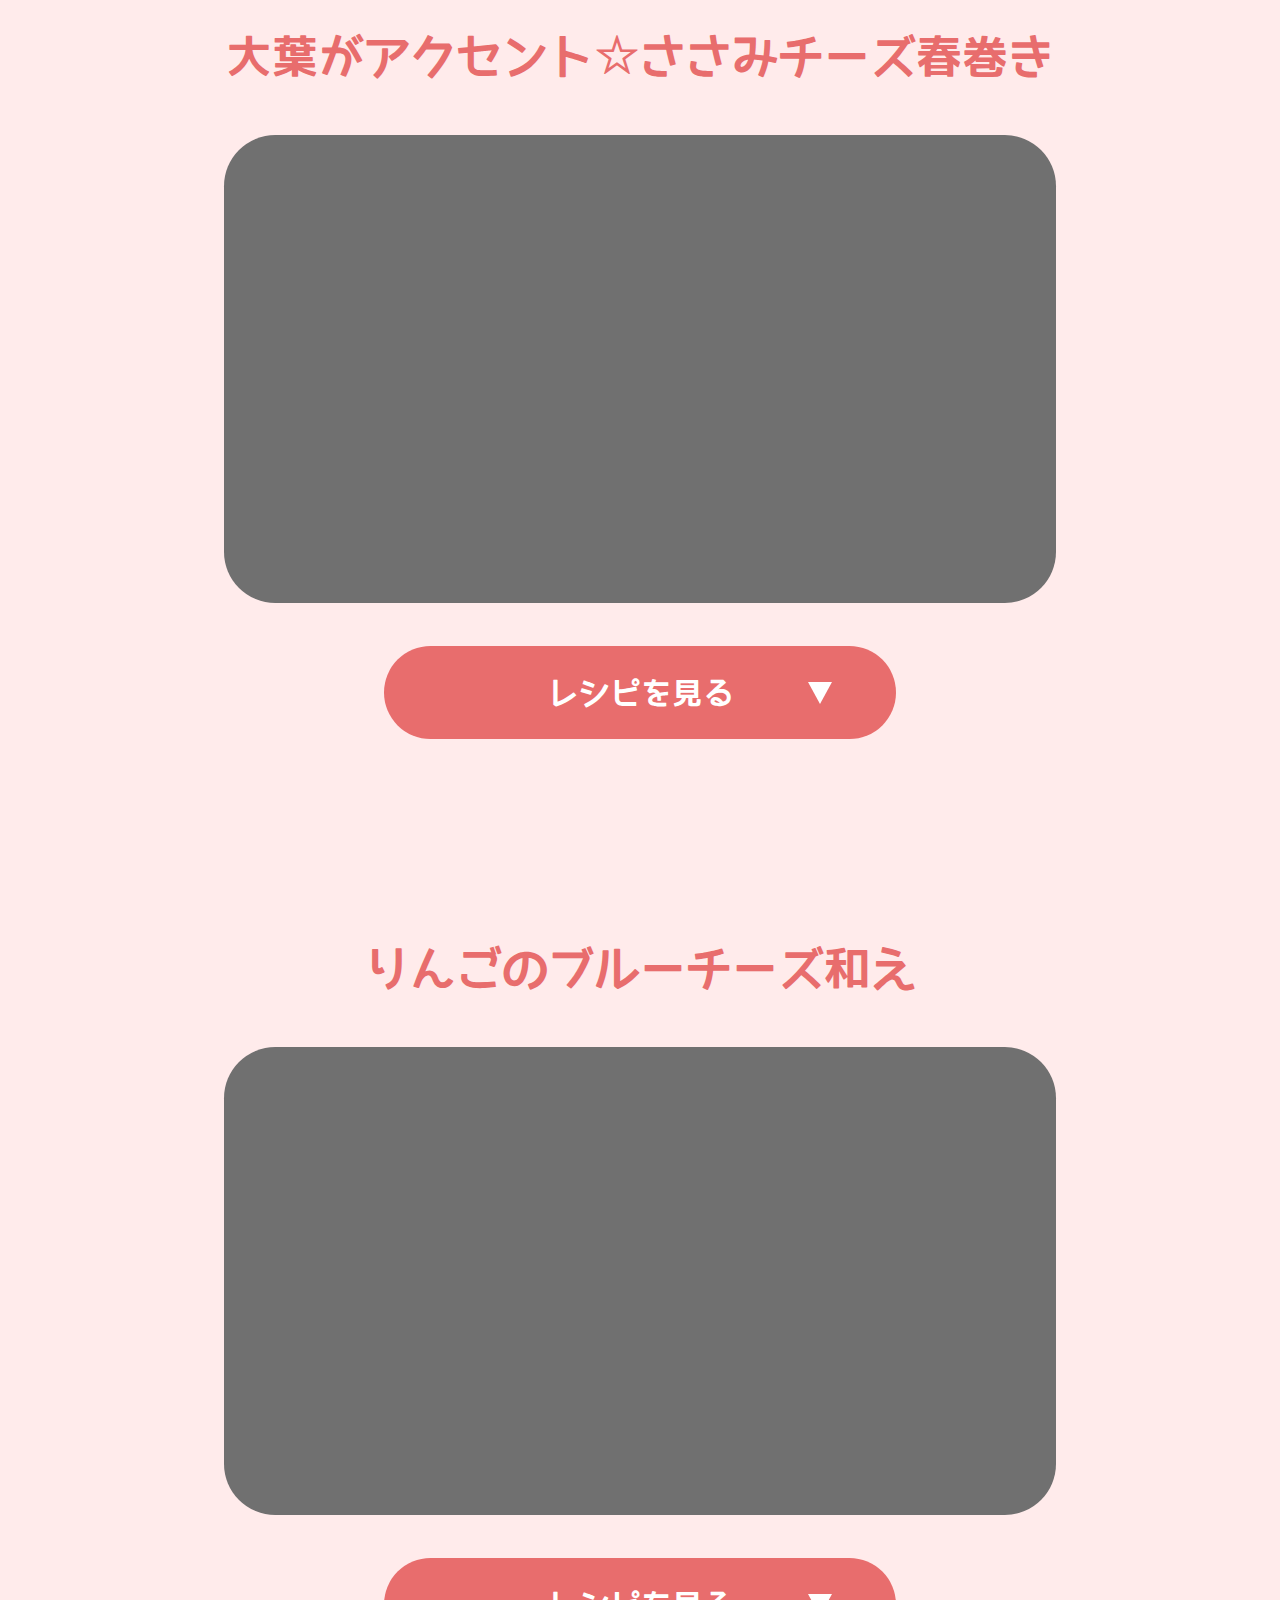
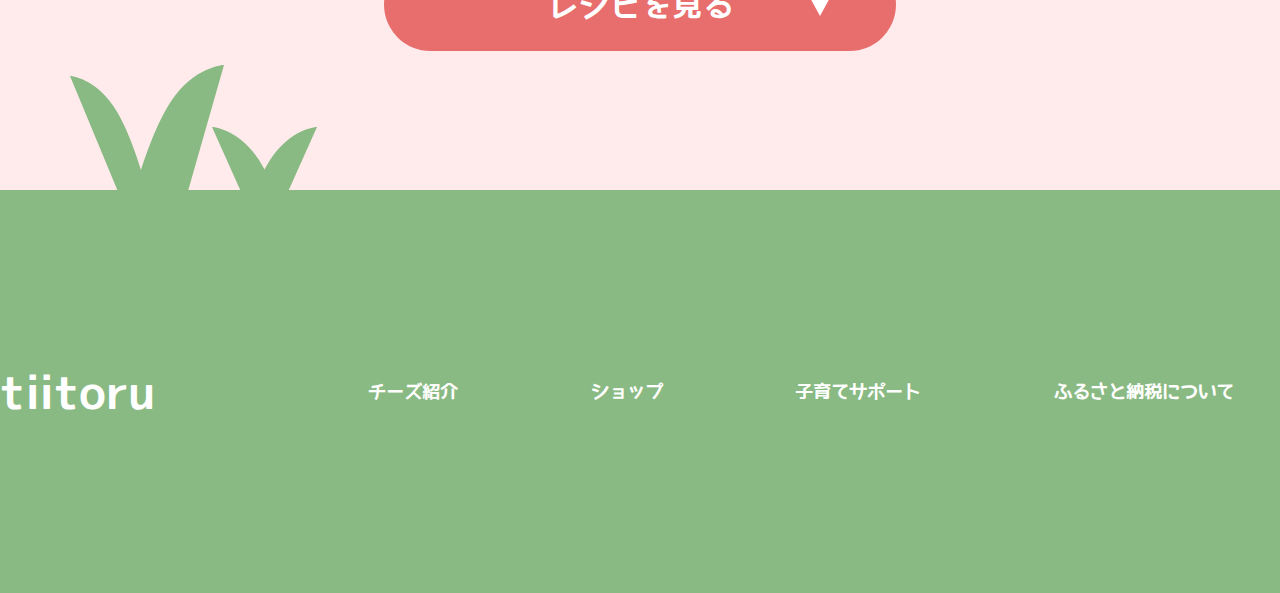
==== commit 37f16ae9: "create support page" ====
--- a/introduction.html
+++ b/introduction.html
@@ -156,7 +156,7 @@
                 </div>
                 
                 <div class="item">
-                    <p class="title">title</p>
+                    <p class="title">りんごのブルーチーズ和え</p>
                     <div class="pre-img"></div>
                     <label for="recipe-3">レシピを見る
                         <div class="triangle"></div>
@@ -164,21 +164,14 @@
                     <input type="checkbox" class="view-more" id="recipe-3">
                     <div class="popup">
                         <div>
-                            <p>クリームチーズ 250g</p>
-                            <p>生クリーム 200ml</p>
-                            <p>卵 2個</p>
-                            <p>グラニュー糖 80g</p>
-                            <p>薄力粉 大さじ3</p>
-                            <p>レモン汁 大さじ2</p>
-                            <p>クラッカー</p>
-                            <p>&lpar;or ビスケット&rpar; 90g</p>
-                            <p>無塩バター 40g</p>
-                        </div>
-                        <div>
-                            <p>調理時間 1時間</p>
-                            <p>目安費用400円</p>
-                            <p>参考元 <a href="https://cookpad.com/recipe/358818">
-                                    https://cookpad.com/recipe/358818
+                            <p>りんご 半分</p>
+                            <p>ブルーチーズ 適量</p>
+                        </div>
+                        <div>
+                            <p>調理時間 10分</p>
+                            <p>目安費用 200円</p>
+                            <p>参考元 <a href="https://cookpad.com/recipe/6512490">
+                                    https://cookpad.com/recipe/6512490
                                 </a>
                             </p>
                         </div>
--- a/css/common.css
+++ b/css/common.css
@@ -193,7 +193,8 @@
 }
 
 .bubble {
-    width: 38.4%;
+    /* width: 38.4%; */
+    width: 33vw;
     aspect-ratio: 11/6;
     display: flex;
     align-items: center;
--- a/css/intro.css
+++ b/css/intro.css
@@ -175,8 +175,9 @@
     position: absolute;
     right: 0;
     left: 0;
+    top: 14%;
+    bottom: 20%;
     margin: auto;
-    top: 12%;
     z-index: -3;
     opacity: 0;
     transition: opacity .1s, z-index .1s .2s;
@@ -203,4 +204,8 @@
 
 .intro-recipe .item .popup > *:last-child > *:last-child {
     margin-top: 1.2em;
+}
+
+.intro-recipe .item .popup a {
+    text-decoration: underline;
 }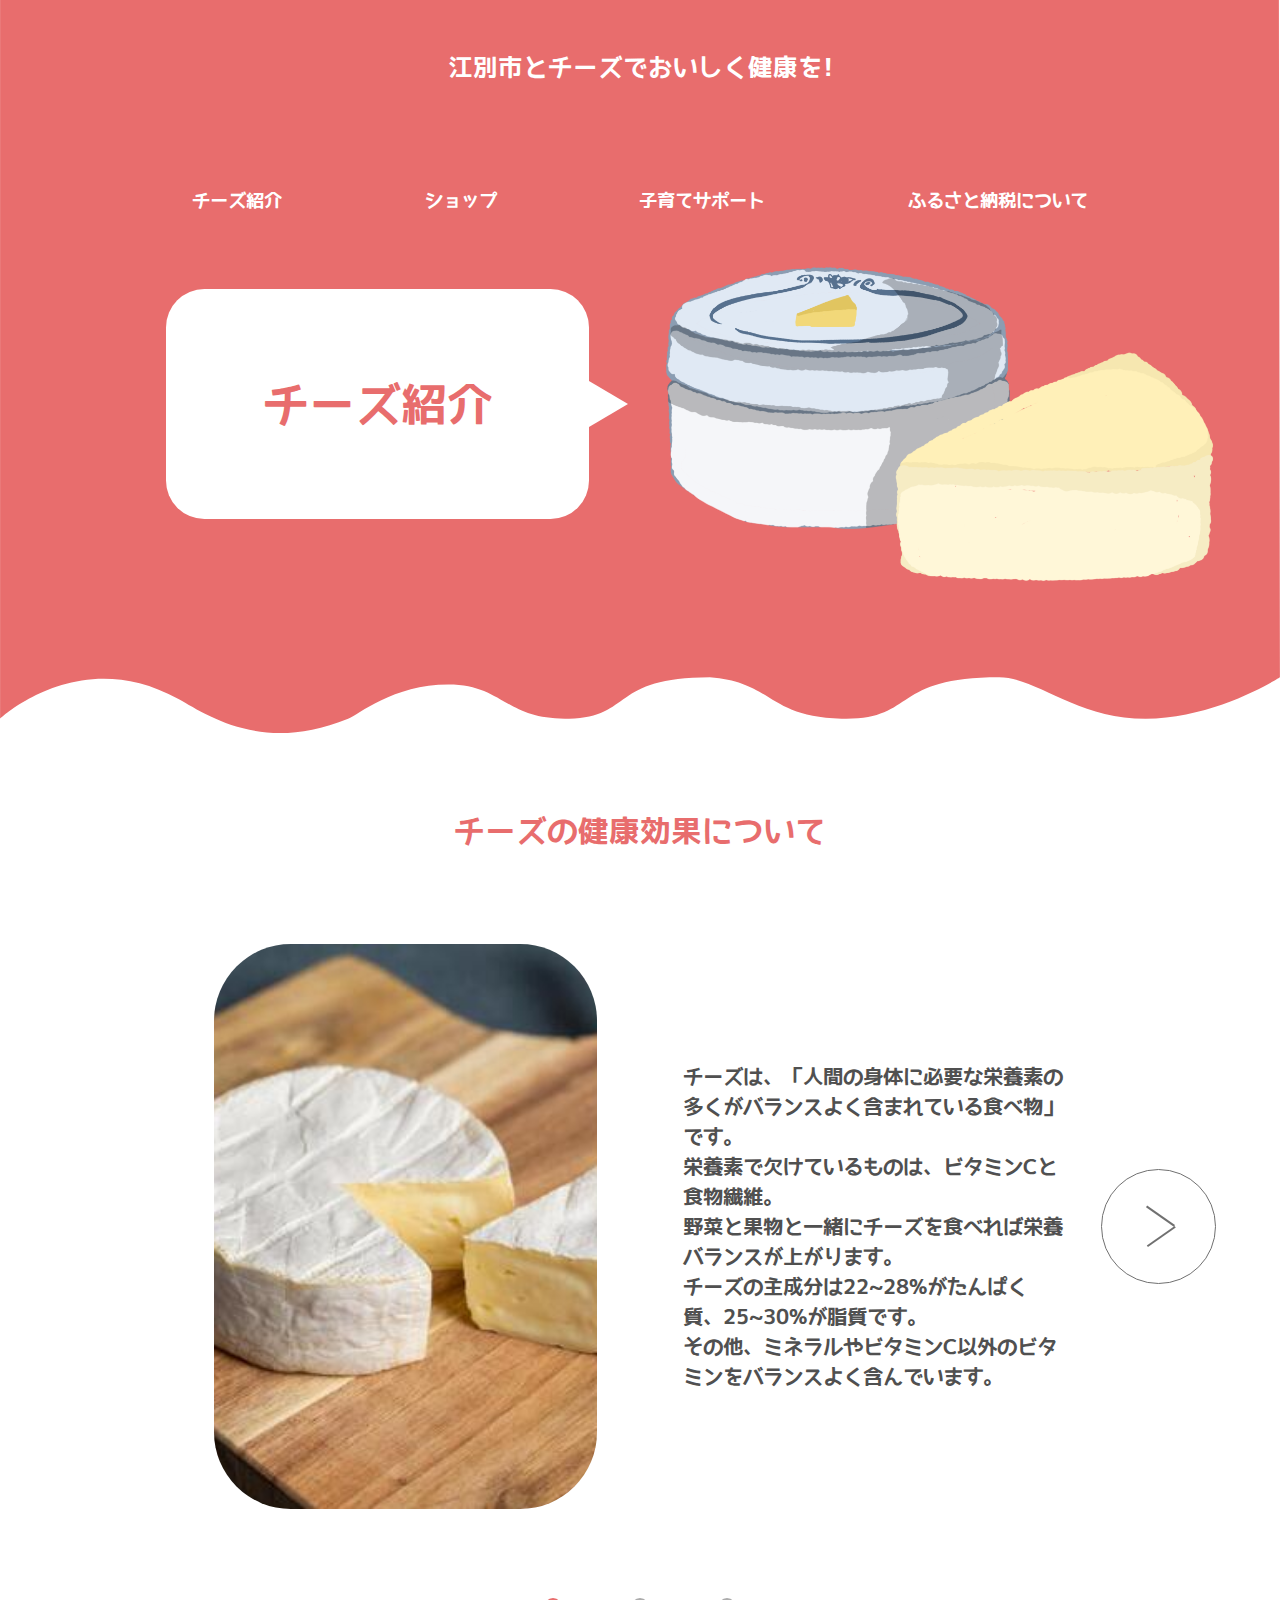
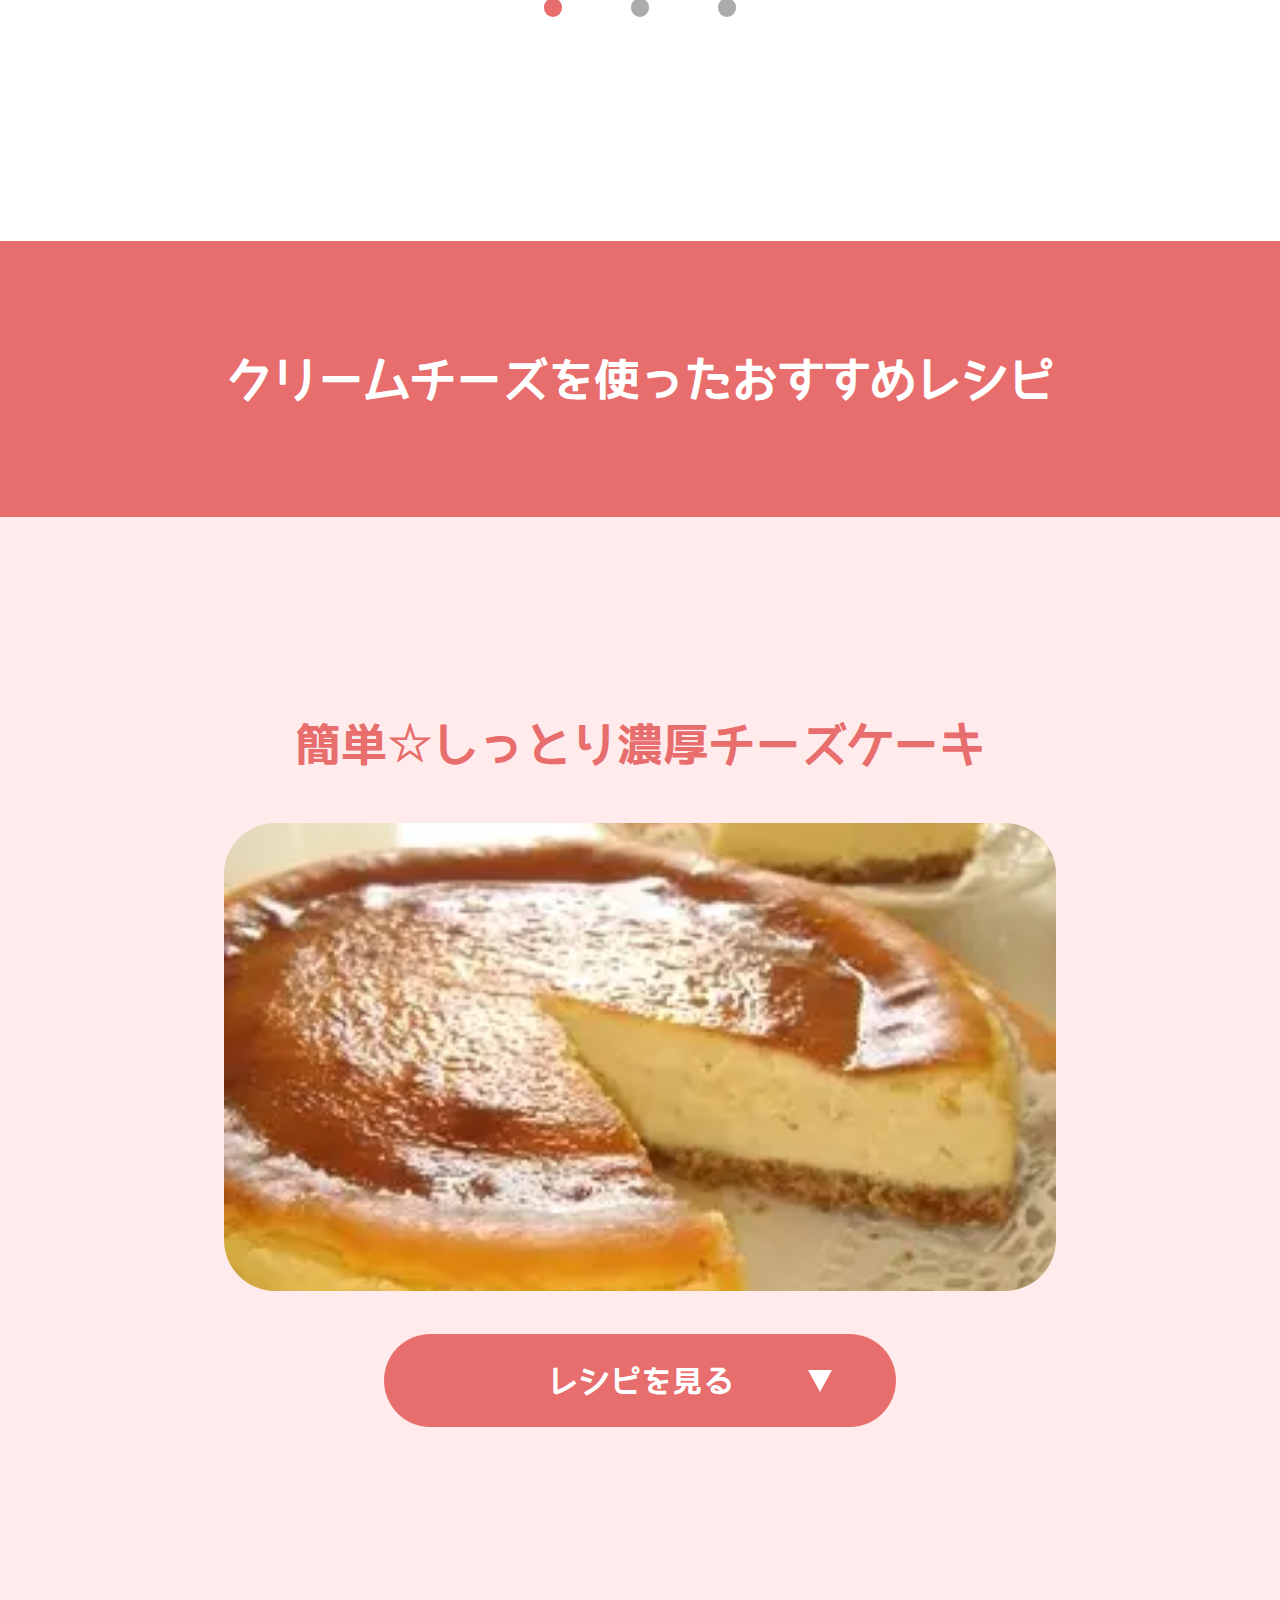
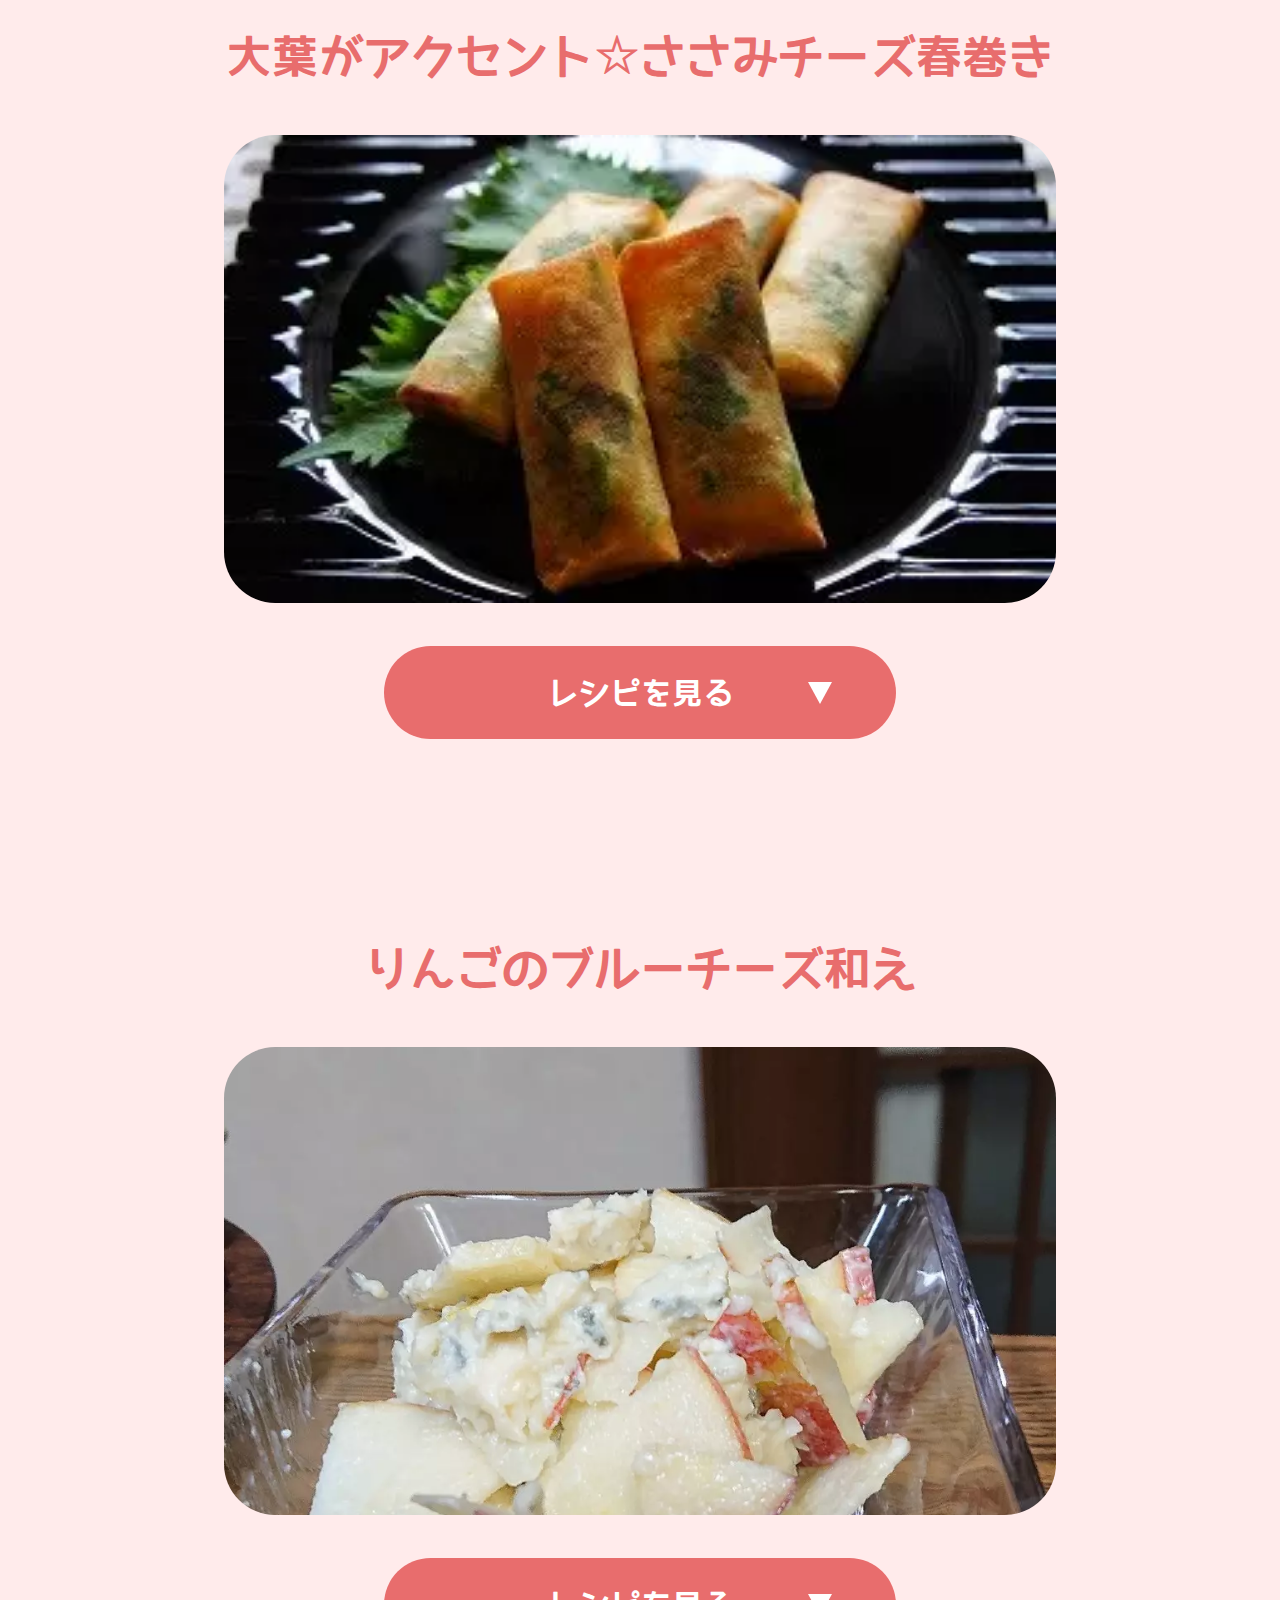
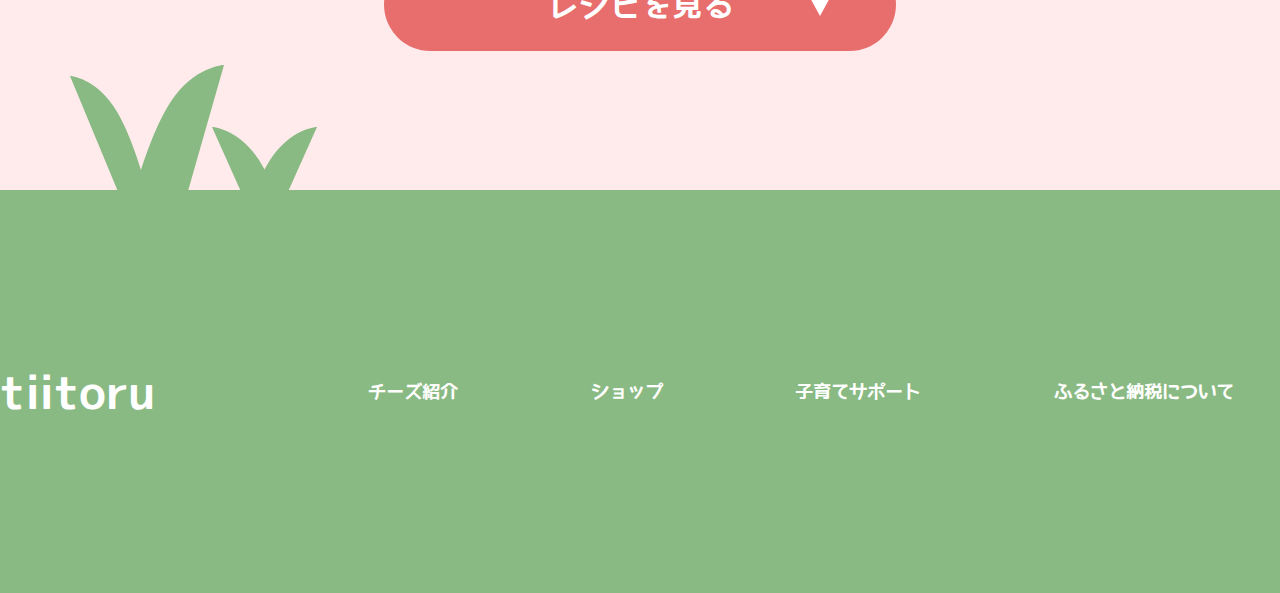
==== commit 13e7ff8c: "edit" ====
--- a/introduction.html
+++ b/introduction.html
@@ -45,7 +45,7 @@
 
                     <div class="slider-body">
                         <div class="page">
-                            <div class="pre-img">1</div>
+                            <div class="pre-img"></div>
                             <p>
                                 チーズは、「人間の身体に必要な栄養素の多くがバランスよく含まれている食べ物」です。<br>
                                 栄養素で欠けているものは、ビタミンCと食物繊維。<br>
@@ -56,7 +56,7 @@
                         </div>
 
                         <div class="page hidden">
-                            <div class="pre-img">2</div>
+                            <div class="pre-img"></div>
                             <p>
                                 チーズに含まれる豊富なカルシウムには、骨粗しょう症や虫歯予防の効果が期待されています。<br>
                                 骨に含まれるカルシウムが縁、骨が弱くなってしまう病気を骨粗しょう症と言います。成長の止まった成人以降では骨の量が増えることはありませんので、成長期にできるだけ骨量を増やしておくことが大切です。成人以降もしっかりとカルシウムを摂取し、骨量を維持することで骨粗しょう症を予防することができます。
@@ -64,11 +64,15 @@
                         </div>
 
                         <div class="page hidden">
-                            <div class="pre-img">3</div>
+                            <div class="pre-img"></div>
                             <p>
                                 また、肥満予防やダイエットにも効果があります。カルシウムには、脂肪の吸収を抑える働きがあります。そして乳製品はカルシウム吸収率がとても高いので、肥満予防にはより効果的だと言われています。<br>
                                 <br>
-                                その他、ブルーチーズには高血圧予防の効果、白カビチーズにはアルツハイマー認知症予防の効果などもあります。
+                                その他、ブルーチーズには高血圧予防の効果、白カビチーズにはアルツハイマー認知症予防の効果などもあります。<br>
+                                <br>
+                                参照&colon;
+                                <br>
+                                https://www.nosawa.co.jp/blog/cheese-fm/entry/entry000399.html
                             </p>
                         </div>
                     </div>
@@ -154,7 +158,7 @@
                         </div>
                     </div>
                 </div>
-                
+
                 <div class="item">
                     <p class="title">りんごのブルーチーズ和え</p>
                     <div class="pre-img"></div>
--- a/css/common.css
+++ b/css/common.css
@@ -9,7 +9,7 @@
 
 :root {
     --header: clamp(80px, 30vh, 267px);
-    --footer: clamp(200px,60vh,550px);
+    --footer: clamp(200px, 60vh, 550px);
     --uvw: 1.042vw;
     --uvh: .926vh;
 }
@@ -104,7 +104,7 @@
     text-align: center;
     align-items: center;
     color: #fff;
-    
+
     z-index: 1;
 }
 
@@ -221,7 +221,7 @@
 /* ------------------------------------------ */
 /* slider------------------------------------ */
 
-.slider{
+.slider {
     margin: 0 auto;
     display: flex;
     justify-content: space-between;
@@ -318,4 +318,4 @@
 .paging .page-dot .current {
     opacity: 1;
     transition: opacity .4s ease-in-out;
-}
+}--- a/css/intro.css
+++ b/css/intro.css
@@ -1,6 +1,6 @@
 :root {
     --header: clamp(80px, 30vh, 267px);
-    --footer: clamp(200px,60vh,550px);
+    --footer: clamp(200px, 60vh, 550px);
     --uvw: 1.042vw;
     --uvh: .926vh;
     --page-color: #e86d6d;
@@ -57,6 +57,21 @@
     height: 100%;
     border-radius: 6vw;
     font-size: 8rem;
+    background-repeat: no-repeat;
+    background-position: center center;
+    background-size: cover;
+}
+
+.intro-main-item .slider .slider-body .page:nth-child(1) .pre-img {
+    background-image: url(../img/white-cheese.png);
+}
+
+.intro-main-item .slider .slider-body .page:nth-child(2) .pre-img {
+    background-image: url(../img/IMG_kuri-mu.png);
+}
+
+.intro-main-item .slider .slider-body .page:nth-child(3) .pre-img {
+    background-image: url(../img/cream-cheese.jpg);
 }
 
 .intro-main-item .slider .slider-body .page p {
@@ -78,10 +93,10 @@
 /* recipe------------------------------------ */
 .intro-recipe {
     background-color: #ffebeb;
-    padding-bottom: 30vh;   
-}
-
-.intro-recipe > .title {
+    padding-bottom: 30vh;
+}
+
+.intro-recipe>.title {
     display: inline-flex;
     width: 100%;
     font-size: 6rem;
@@ -119,14 +134,14 @@
     background-image: url(../img/cheese-cake.png);
 }
 
-/* 
+
 .intro-recipe .item:nth-of-type(2) .pre-img {
-    background-image: url(../img/cheese.png);
+    background-image: url(../img/harumaki.png);
 }
 
 .intro-recipe .item:nth-of-type(3) .pre-img {
-    background-image: url(../img/cheese-cake.png);
-} */
+    background-image: url(../img/ringo.png);
+}
 
 .intro-recipe .item label {
     display: flex;
@@ -162,7 +177,7 @@
     display: none;
 }
 
-.intro-recipe .item .view-more + .popup {
+.intro-recipe .item .view-more+.popup {
     background-color: var(--page-color);
     font-size: 3rem;
     padding: 2em;
@@ -185,13 +200,13 @@
 }
 
 
-.intro-recipe .item .view-more:checked + .popup {
+.intro-recipe .item .view-more:checked+.popup {
     z-index: 5;
     opacity: 1;
     transition: opacity .1s;
 }
 
-.intro-recipe .item .popup > * {
+.intro-recipe .item .popup>* {
     overflow-wrap: break-word;
     width: 50%;
 }
@@ -202,7 +217,7 @@
     padding-left: 1em;
 }
 
-.intro-recipe .item .popup > *:last-child > *:last-child {
+.intro-recipe .item .popup>*:last-child>*:last-child {
     margin-top: 1.2em;
 }
 
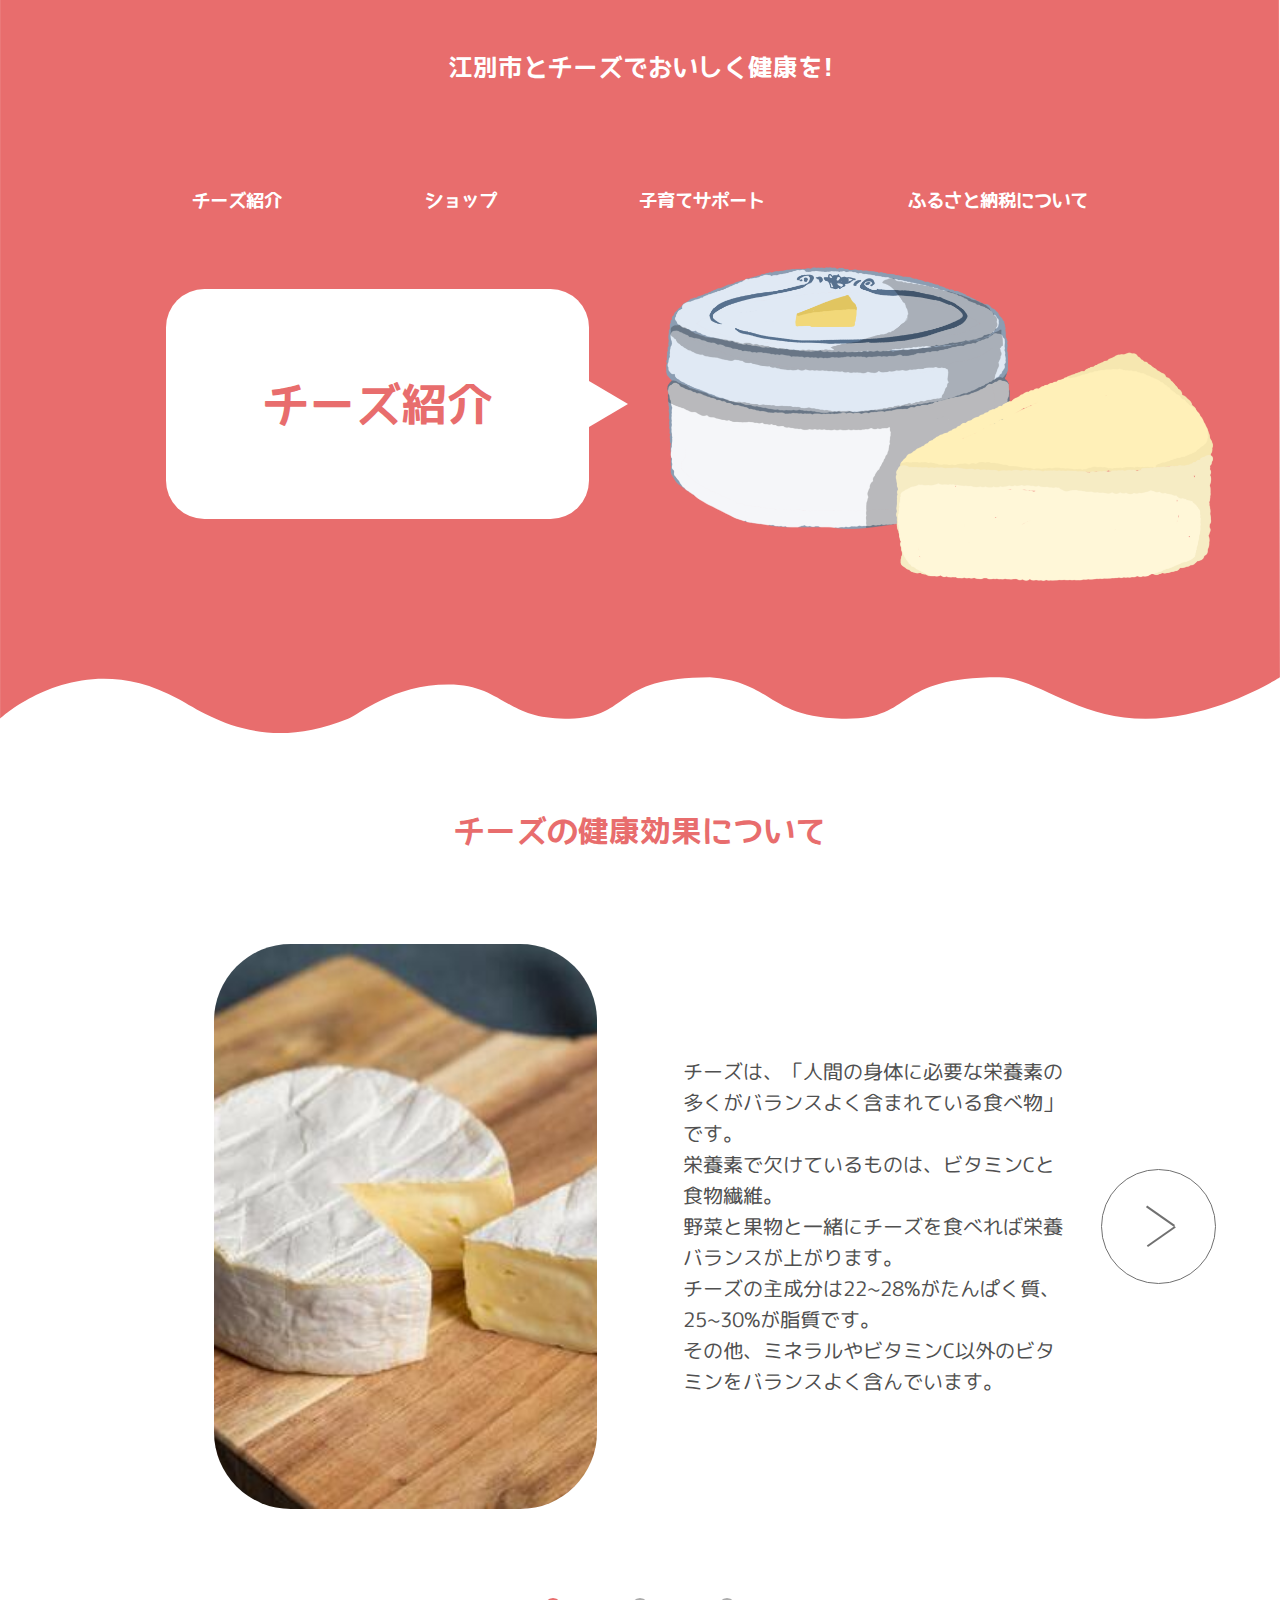
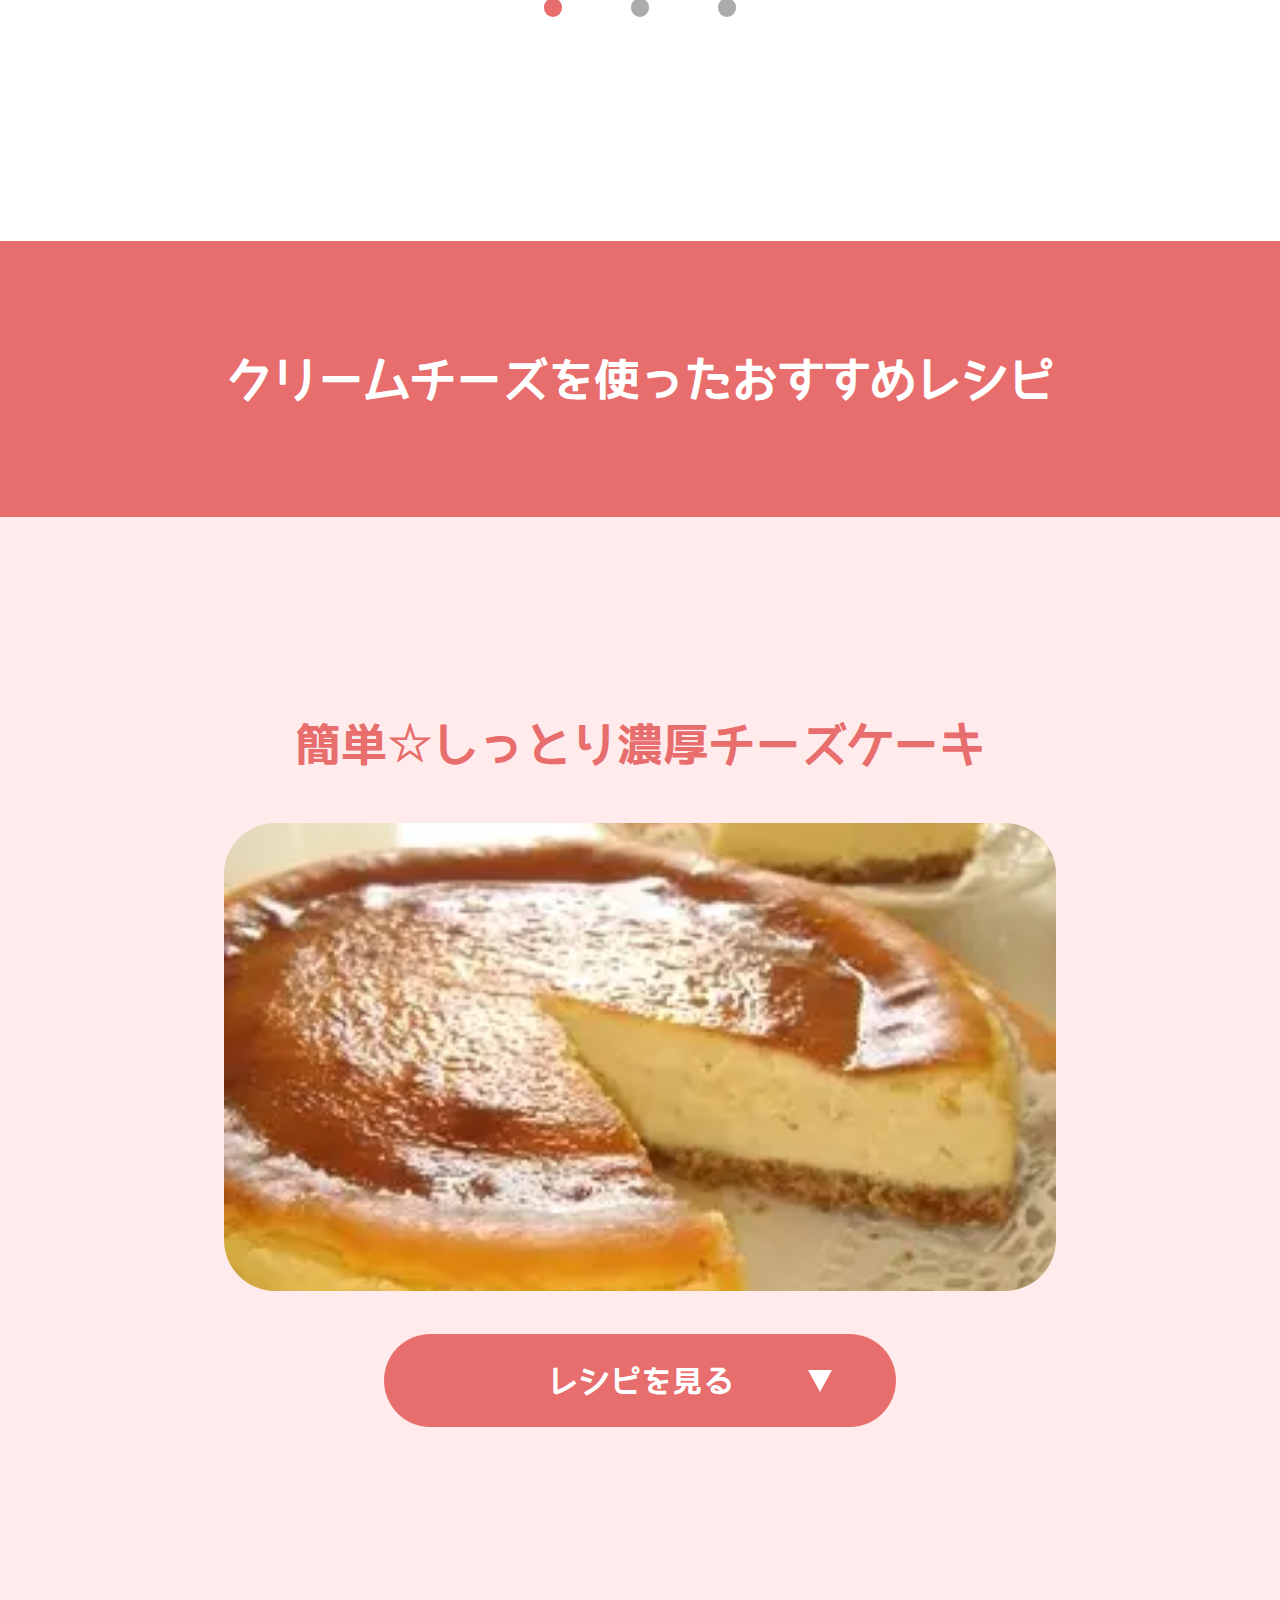
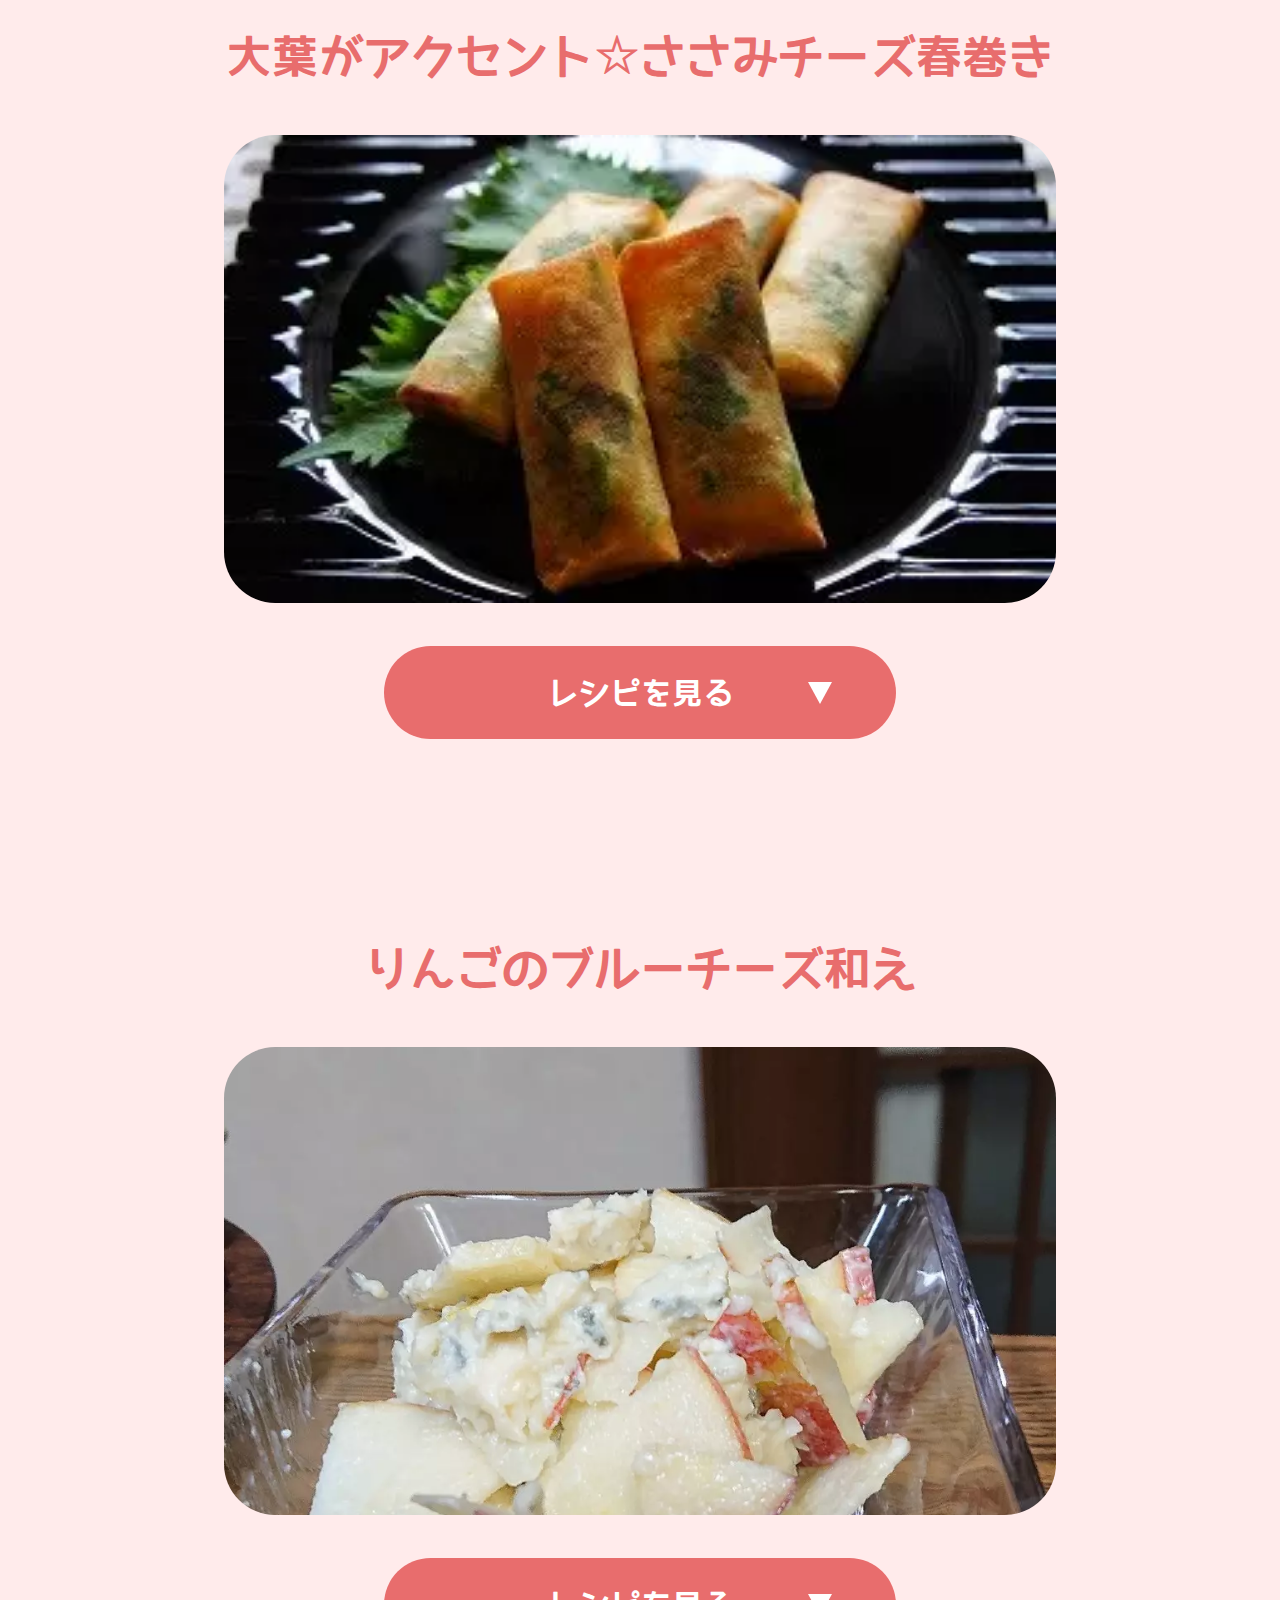
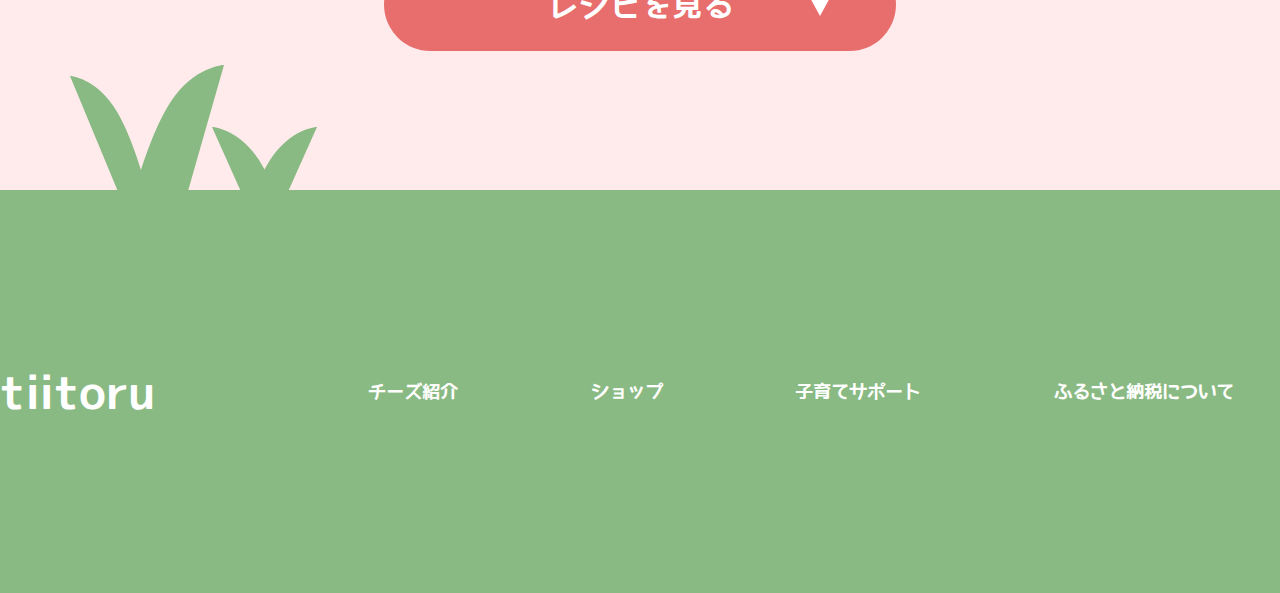
==== commit 71a64ea9: "edit font" ====
--- a/introduction.html
+++ b/introduction.html
@@ -15,7 +15,7 @@
 </head>
 
 <body>
-    <div class="site intro font-yasashisa">
+    <div class="site intro font-rounded">
 
         <header class="header">
             <a href="./index.html" class="header-title">江別市とチーズでおいしく健康を!</a>
@@ -29,7 +29,7 @@
 
         <div class="intro-main">
             <div class="main_visual">
-                <div class="bubble">
+                <div class="bubble font-yasashisa">
                     <p>チーズ紹介</p>
                 </div>
                 <img src="./img/intro-main.png" alt="">
@@ -101,7 +101,7 @@
                 <div class="item">
                     <p class="title">簡単&star;しっとり濃厚チーズケーキ</p>
                     <div class="pre-img"></div>
-                    <label for="recipe-1">レシピを見る
+                    <label for="recipe-1" class="font-yasashisa">レシピを見る
                         <div class="triangle"></div>
                     </label>
                     <input type="checkbox" class="view-more" id="recipe-1">
@@ -120,7 +120,7 @@
                         <div>
                             <p>調理時間 1時間</p>
                             <p>目安費用 400円</p>
-                            <p>参考元 <a href="https://cookpad.com/recipe/358818">
+                            <p>参考元 <a target="_blank" rel="noopener noreferrer" href="https://cookpad.com/recipe/358818">
                                     https://cookpad.com/recipe/358818
                                 </a>
                             </p>
@@ -131,7 +131,7 @@
                 <div class="item">
                     <p class="title">大葉がアクセント&star;ささみチーズ春巻き</p>
                     <div class="pre-img"></div>
-                    <label for="recipe-2">レシピを見る
+                    <label for="recipe-2" class="font-yasashisa">レシピを見る
                         <div class="triangle"></div>
                     </label>
                     <input type="checkbox" class="view-more" id="recipe-2">
@@ -151,7 +151,7 @@
                         <div>
                             <p>調理時間 30分</p>
                             <p>目安費用 500円</p>
-                            <p>参考元 <a href="https://cookpad.com/recipe/1241516">
+                            <p>参考元 <a target="_blank" rel="noopener noreferrer" href="https://cookpad.com/recipe/1241516">
                                     https://cookpad.com/recipe/1241516
                                 </a>
                             </p>
@@ -162,7 +162,7 @@
                 <div class="item">
                     <p class="title">りんごのブルーチーズ和え</p>
                     <div class="pre-img"></div>
-                    <label for="recipe-3">レシピを見る
+                    <label for="recipe-3" class="font-yasashisa">レシピを見る
                         <div class="triangle"></div>
                     </label>
                     <input type="checkbox" class="view-more" id="recipe-3">
@@ -174,7 +174,7 @@
                         <div>
                             <p>調理時間 10分</p>
                             <p>目安費用 200円</p>
-                            <p>参考元 <a href="https://cookpad.com/recipe/6512490">
+                            <p>参考元 <a target="_blank" rel="noopener noreferrer" href="https://cookpad.com/recipe/6512490">
                                     https://cookpad.com/recipe/6512490
                                 </a>
                             </p>
--- a/css/common.css
+++ b/css/common.css
@@ -41,14 +41,15 @@
     font-family: 'YasashisaGothicBoldV2', sans-serif;
 }
 
+.title {
+    font-family: 'YasashisaGothicBoldV2', sans-serif;
+    font-size: 4rem;
+    text-align: center;
+}
+
 .font-rounded {
     font-family: 'M PLUS Rounded 1c', sans-serif;
     font-weight: 400;
-}
-
-.title {
-    font-size: 4rem;
-    text-align: center;
 }
 
 body {
@@ -104,7 +105,7 @@
     text-align: center;
     align-items: center;
     color: #fff;
-
+    font-family: 'YasashisaGothicBoldV2', sans-serif;
     z-index: 1;
 }
 
@@ -136,6 +137,7 @@
     right: 0;
     display: flex;
     flex-flow: column nowrap;
+    font-family: 'YasashisaGothicBoldV2', sans-serif;
 }
 
 .footer img {
@@ -183,7 +185,6 @@
     aspect-ratio: 19/12;
     display: flex;
     align-items: center;
-    justify-content: center;
     position: relative;
     background-position: top center;
     background-repeat: no-repeat;
